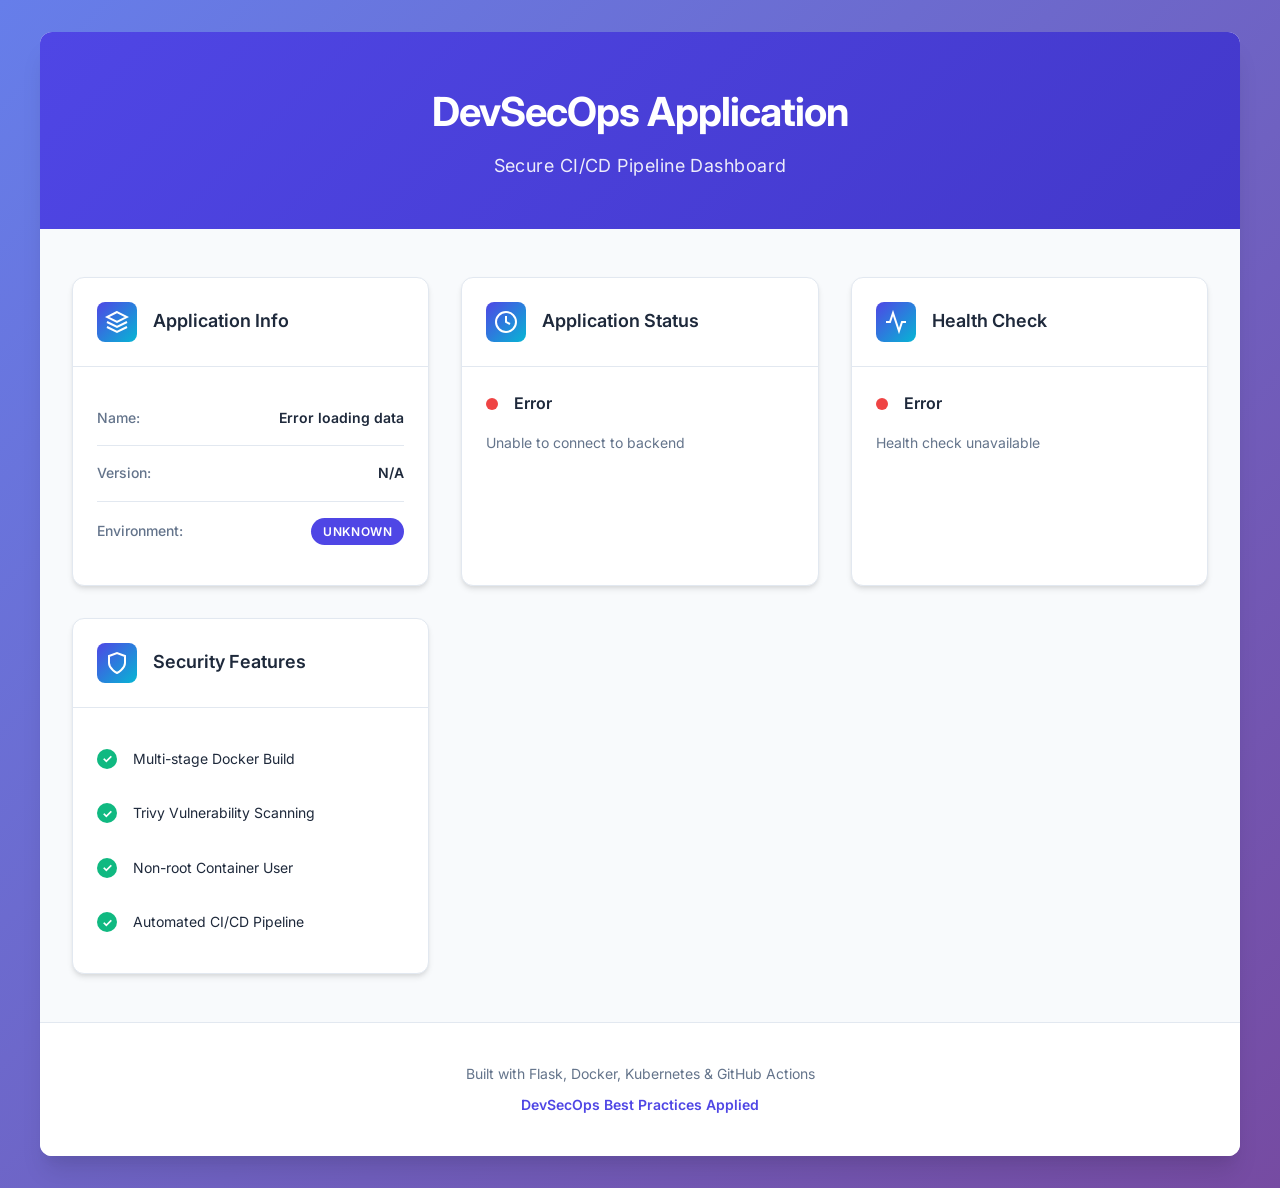
==== frontend/index.html @ c72894ad "`Update CI/CD pipeline, Dockerfile, Kubernetes manifests, and project structure for DevSecOps Flask " ====
<!DOCTYPE html>
<html lang="en">

<head>
    <meta charset="UTF-8">
    <meta name="viewport" content="width=device-width, initial-scale=1.0">
    <meta name="description" content="DevSecOps Flask Application - Secure CI/CD Pipeline Dashboard">
    <title>DevSecOps Application Dashboard</title>
    <link rel="stylesheet" href="style.css">
    <link rel="preconnect" href="https://fonts.googleapis.com">
    <link rel="preconnect" href="https://fonts.gstatic.com" crossorigin>
    <link href="https://fonts.googleapis.com/css2?family=Inter:wght@300;400;500;600;700&display=swap" rel="stylesheet">
</head>

<body>
    <div class="container">
        <header class="header">
            <h1 class="title">DevSecOps Application</h1>
            <p class="subtitle">Secure CI/CD Pipeline Dashboard</p>
        </header>

        <main class="main-content">
            <div class="cards-grid">
                <!-- Application Info Card -->
                <div class="card">
                    <div class="card-header">
                        <div class="icon-wrapper">
                            <svg class="icon" viewBox="0 0 24 24" fill="none" stroke="currentColor" stroke-width="2">
                                <path d="M12 2L2 7l10 5 10-5-10-5z"></path>
                                <path d="M2 17l10 5 10-5M2 12l10 5 10-5"></path>
                            </svg>
                        </div>
                        <h2 class="card-title">Application Info</h2>
                    </div>
                    <div class="card-content">
                        <div class="info-row">
                            <span class="info-label">Name:</span>
                            <span class="info-value" id="app-name">Loading...</span>
                        </div>
                        <div class="info-row">
                            <span class="info-label">Version:</span>
                            <span class="info-value" id="app-version">Loading...</span>
                        </div>
                        <div class="info-row">
                            <span class="info-label">Environment:</span>
                            <span class="badge" id="app-environment">Loading...</span>
                        </div>
                    </div>
                </div>

                <!-- Application Status Card -->
                <div class="card">
                    <div class="card-header">
                        <div class="icon-wrapper">
                            <svg class="icon" viewBox="0 0 24 24" fill="none" stroke="currentColor" stroke-width="2">
                                <circle cx="12" cy="12" r="10"></circle>
                                <path d="M12 6v6l4 2"></path>
                            </svg>
                        </div>
                        <h2 class="card-title">Application Status</h2>
                    </div>
                    <div class="card-content">
                        <div class="status-indicator">
                            <div class="status-dot" id="status-dot"></div>
                            <span class="status-text" id="app-status">Checking...</span>
                        </div>
                        <p class="status-message" id="status-message">Connecting to backend...</p>
                    </div>
                </div>

                <!-- Health Check Card -->
                <div class="card">
                    <div class="card-header">
                        <div class="icon-wrapper">
                            <svg class="icon" viewBox="0 0 24 24" fill="none" stroke="currentColor" stroke-width="2">
                                <path d="M22 12h-4l-3 9L9 3l-3 9H2"></path>
                            </svg>
                        </div>
                        <h2 class="card-title">Health Check</h2>
                    </div>
                    <div class="card-content">
                        <div class="status-indicator">
                            <div class="status-dot" id="health-dot"></div>
                            <span class="status-text" id="health-status">Checking...</span>
                        </div>
                        <p class="status-message" id="health-message">Running diagnostics...</p>
                    </div>
                </div>

                <!-- Security Info Card -->
                <div class="card">
                    <div class="card-header">
                        <div class="icon-wrapper">
                            <svg class="icon" viewBox="0 0 24 24" fill="none" stroke="currentColor" stroke-width="2">
                                <path d="M12 22s8-4 8-10V5l-8-3-8 3v7c0 6 8 10 8 10z"></path>
                            </svg>
                        </div>
                        <h2 class="card-title">Security Features</h2>
                    </div>
                    <div class="card-content">
                        <ul class="feature-list">
                            <li class="feature-item">
                                <span class="check-icon">✓</span>
                                Multi-stage Docker Build
                            </li>
                            <li class="feature-item">
                                <span class="check-icon">✓</span>
                                Trivy Vulnerability Scanning
                            </li>
                            <li class="feature-item">
                                <span class="check-icon">✓</span>
                                Non-root Container User
                            </li>
                            <li class="feature-item">
                                <span class="check-icon">✓</span>
                                Automated CI/CD Pipeline
                            </li>
                        </ul>
                    </div>
                </div>
            </div>
        </main>

        <footer class="footer">
            <p>Built with Flask, Docker, Kubernetes & GitHub Actions</p>
            <p class="footer-note">DevSecOps Best Practices Applied</p>
        </footer>
    </div>

    <script src="script.js"></script>
</body>

</html>
---- frontend/style.css ----
/* ===========================
   CSS Reset & Base Styles
   =========================== */

* {
    margin: 0;
    padding: 0;
    box-sizing: border-box;
}

:root {
    /* Color Palette */
    --primary-color: #4f46e5;
    --primary-dark: #4338ca;
    --secondary-color: #06b6d4;
    --success-color: #10b981;
    --warning-color: #f59e0b;
    --error-color: #ef4444;
    
    /* Neutral Colors */
    --bg-primary: #f8fafc;
    --bg-secondary: #ffffff;
    --text-primary: #1e293b;
    --text-secondary: #64748b;
    --border-color: #e2e8f0;
    
    /* Shadows */
    --shadow-sm: 0 1px 2px 0 rgba(0, 0, 0, 0.05);
    --shadow-md: 0 4px 6px -1px rgba(0, 0, 0, 0.1), 0 2px 4px -1px rgba(0, 0, 0, 0.06);
    --shadow-lg: 0 10px 15px -3px rgba(0, 0, 0, 0.1), 0 4px 6px -2px rgba(0, 0, 0, 0.05);
    --shadow-xl: 0 20px 25px -5px rgba(0, 0, 0, 0.1), 0 10px 10px -5px rgba(0, 0, 0, 0.04);
    
    /* Spacing */
    --spacing-xs: 0.5rem;
    --spacing-sm: 1rem;
    --spacing-md: 1.5rem;
    --spacing-lg: 2rem;
    --spacing-xl: 3rem;
    
    /* Border Radius */
    --radius-sm: 0.375rem;
    --radius-md: 0.5rem;
    --radius-lg: 0.75rem;
    
    /* Transitions */
    --transition-fast: 150ms ease-in-out;
    --transition-base: 300ms ease-in-out;
}

body {
    font-family: 'Inter', -apple-system, BlinkMacSystemFont, 'Segoe UI', Roboto, sans-serif;
    background: linear-gradient(135deg, #667eea 0%, #764ba2 100%);
    color: var(--text-primary);
    line-height: 1.6;
    min-height: 100vh;
    padding: var(--spacing-lg);
    animation: fadeIn 0.6s ease-in-out;
}

@keyframes fadeIn {
    from {
        opacity: 0;
        transform: translateY(20px);
    }
    to {
        opacity: 1;
        transform: translateY(0);
    }
}

/* ===========================
   Container & Layout
   =========================== */

.container {
    max-width: 1200px;
    margin: 0 auto;
    background: var(--bg-secondary);
    border-radius: var(--radius-lg);
    box-shadow: var(--shadow-xl);
    overflow: hidden;
    animation: slideUp 0.8s ease-out;
}

@keyframes slideUp {
    from {
        opacity: 0;
        transform: translateY(40px);
    }
    to {
        opacity: 1;
        transform: translateY(0);
    }
}

/* ===========================
   Header
   =========================== */

.header {
    background: linear-gradient(135deg, var(--primary-color) 0%, var(--primary-dark) 100%);
    color: white;
    padding: var(--spacing-xl) var(--spacing-lg);
    text-align: center;
}

.title {
    font-size: 2.5rem;
    font-weight: 700;
    margin-bottom: var(--spacing-xs);
    letter-spacing: -0.025em;
}

.subtitle {
    font-size: 1.125rem;
    font-weight: 400;
    opacity: 0.9;
    letter-spacing: 0.025em;
}

/* ===========================
   Main Content
   =========================== */

.main-content {
    padding: var(--spacing-xl) var(--spacing-lg);
    background: var(--bg-primary);
}

.cards-grid {
    display: grid;
    grid-template-columns: repeat(auto-fit, minmax(280px, 1fr));
    gap: var(--spacing-lg);
}

/* ===========================
   Card Component
   =========================== */

.card {
    background: var(--bg-secondary);
    border-radius: var(--radius-lg);
    border: 1px solid var(--border-color);
    box-shadow: var(--shadow-md);
    transition: all var(--transition-base);
    animation: cardFadeIn 0.6s ease-out backwards;
}

.card:nth-child(1) { animation-delay: 0.1s; }
.card:nth-child(2) { animation-delay: 0.2s; }
.card:nth-child(3) { animation-delay: 0.3s; }
.card:nth-child(4) { animation-delay: 0.4s; }

@keyframes cardFadeIn {
    from {
        opacity: 0;
        transform: translateY(30px);
    }
    to {
        opacity: 1;
        transform: translateY(0);
    }
}

.card:hover {
    transform: translateY(-4px);
    box-shadow: var(--shadow-xl);
    border-color: var(--primary-color);
}

.card-header {
    padding: var(--spacing-md);
    border-bottom: 1px solid var(--border-color);
    display: flex;
    align-items: center;
    gap: var(--spacing-sm);
}

.icon-wrapper {
    width: 40px;
    height: 40px;
    background: linear-gradient(135deg, var(--primary-color), var(--secondary-color));
    border-radius: var(--radius-md);
    display: flex;
    align-items: center;
    justify-content: center;
    flex-shrink: 0;
}

.icon {
    width: 24px;
    height: 24px;
    color: white;
}

.card-title {
    font-size: 1.125rem;
    font-weight: 600;
    color: var(--text-primary);
}

.card-content {
    padding: var(--spacing-md);
}

/* ===========================
   Info Rows
   =========================== */

.info-row {
    display: flex;
    justify-content: space-between;
    align-items: center;
    padding: var(--spacing-sm) 0;
    border-bottom: 1px solid var(--border-color);
}

.info-row:last-child {
    border-bottom: none;
}

.info-label {
    font-weight: 500;
    color: var(--text-secondary);
    font-size: 0.875rem;
}

.info-value {
    font-weight: 600;
    color: var(--text-primary);
    font-size: 0.875rem;
}

.badge {
    display: inline-block;
    padding: 0.25rem 0.75rem;
    background: var(--primary-color);
    color: white;
    border-radius: 9999px;
    font-size: 0.75rem;
    font-weight: 600;
    text-transform: uppercase;
    letter-spacing: 0.05em;
}

/* ===========================
   Status Indicators
   =========================== */

.status-indicator {
    display: flex;
    align-items: center;
    gap: var(--spacing-sm);
    margin-bottom: var(--spacing-sm);
}

.status-dot {
    width: 12px;
    height: 12px;
    border-radius: 50%;
    background: var(--text-secondary);
    animation: pulse 2s ease-in-out infinite;
}

@keyframes pulse {
    0%, 100% {
        opacity: 1;
    }
    50% {
        opacity: 0.5;
    }
}

.status-dot.healthy {
    background: var(--success-color);
    box-shadow: 0 0 0 0 rgba(16, 185, 129, 0.7);
    animation: pulseGreen 2s ease-in-out infinite;
}

@keyframes pulseGreen {
    0%, 100% {
        box-shadow: 0 0 0 0 rgba(16, 185, 129, 0.7);
    }
    50% {
        box-shadow: 0 0 0 8px rgba(16, 185, 129, 0);
    }
}

.status-dot.error {
    background: var(--error-color);
}

.status-text {
    font-weight: 600;
    font-size: 1rem;
    color: var(--text-primary);
}

.status-message {
    color: var(--text-secondary);
    font-size: 0.875rem;
    margin-top: var(--spacing-xs);
}

/* ===========================
   Feature List
   =========================== */

.feature-list {
    list-style: none;
}

.feature-item {
    display: flex;
    align-items: center;
    gap: var(--spacing-sm);
    padding: var(--spacing-sm) 0;
    color: var(--text-primary);
    font-size: 0.875rem;
    transition: all var(--transition-fast);
}

.feature-item:hover {
    transform: translateX(4px);
    color: var(--primary-color);
}

.check-icon {
    display: inline-flex;
    align-items: center;
    justify-content: center;
    width: 20px;
    height: 20px;
    background: var(--success-color);
    color: white;
    border-radius: 50%;
    font-size: 0.75rem;
    font-weight: 700;
    flex-shrink: 0;
}

/* ===========================
   Footer
   =========================== */

.footer {
    background: var(--bg-secondary);
    border-top: 1px solid var(--border-color);
    padding: var(--spacing-lg);
    text-align: center;
    color: var(--text-secondary);
}

.footer p {
    margin: var(--spacing-xs) 0;
    font-size: 0.875rem;
}

.footer-note {
    font-weight: 600;
    color: var(--primary-color);
}

/* ===========================
   Responsive Design
   =========================== */

@media (max-width: 768px) {
    body {
        padding: var(--spacing-sm);
    }
    
    .title {
        font-size: 1.875rem;
    }
    
    .subtitle {
        font-size: 1rem;
    }
    
    .cards-grid {
        grid-template-columns: 1fr;
        gap: var(--spacing-md);
    }
    
    .main-content {
        padding: var(--spacing-lg) var(--spacing-sm);
    }
}

@media (prefers-reduced-motion: reduce) {
    *,
    *::before,
    *::after {
        animation-duration: 0.01ms !important;
        animation-iteration-count: 1 !important;
        transition-duration: 0.01ms !important;
    }
}
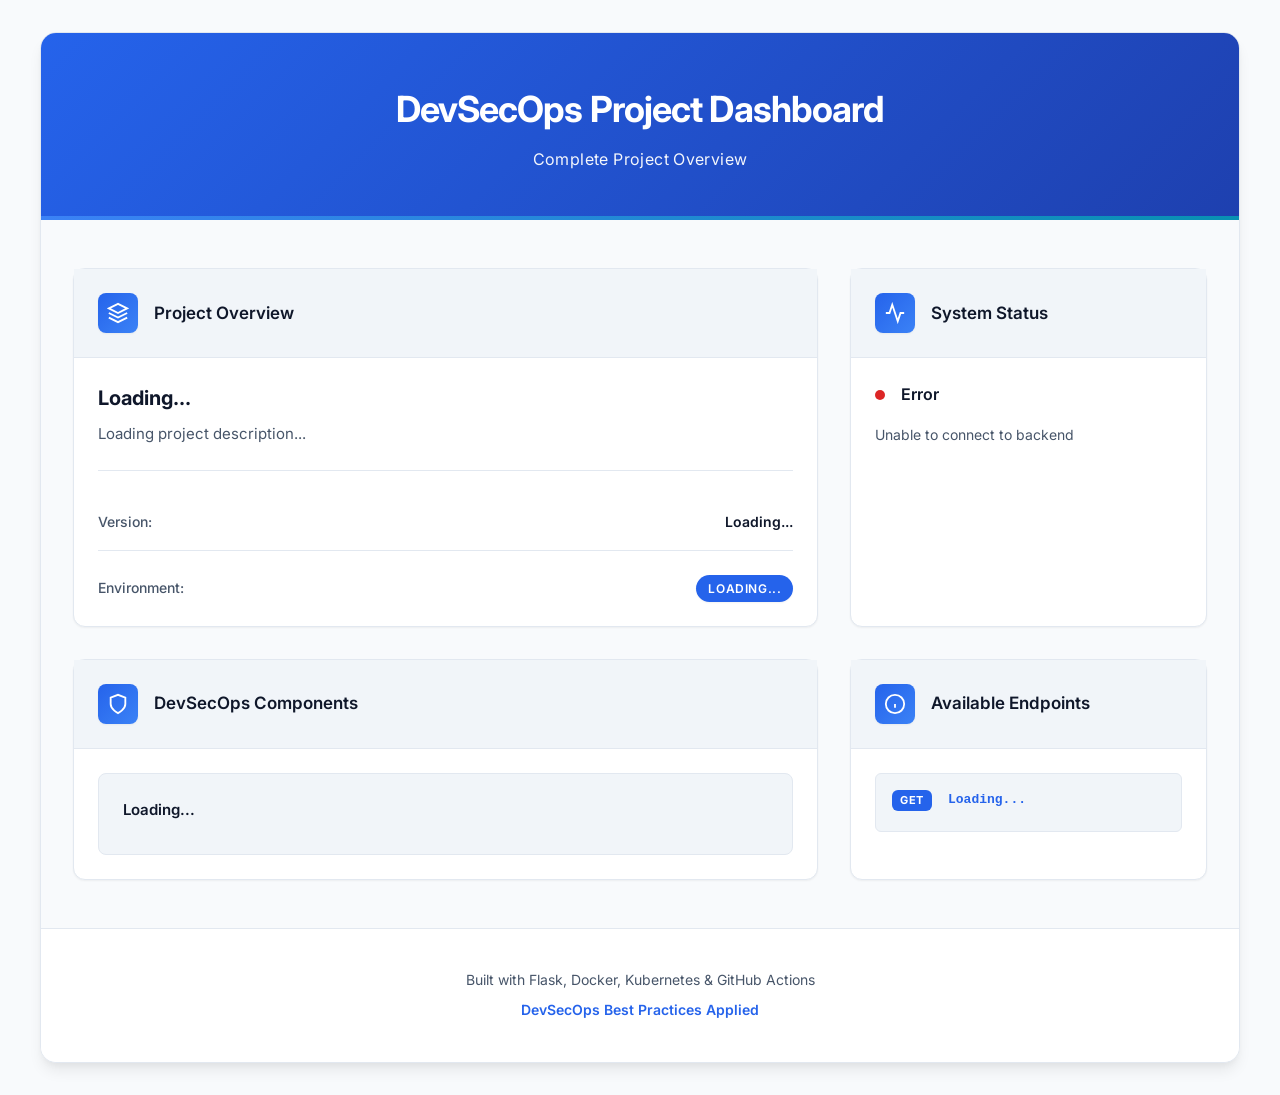
==== commit 6c7b78bc: "feat(ui): render complete project dashboard in single page" ====
--- a/frontend/index.html
+++ b/frontend/index.html
@@ -15,14 +15,14 @@
 <body>
     <div class="container">
         <header class="header">
-            <h1 class="title">DevSecOps Application</h1>
-            <p class="subtitle">Secure CI/CD Pipeline Dashboard</p>
+            <h1 class="title">DevSecOps Project Dashboard</h1>
+            <p class="subtitle">Complete Project Overview</p>
         </header>
 
         <main class="main-content">
             <div class="cards-grid">
-                <!-- Application Info Card -->
-                <div class="card">
+                <!-- Project Overview Card -->
+                <div class="card card-wide">
                     <div class="card-header">
                         <div class="icon-wrapper">
                             <svg class="icon" viewBox="0 0 24 24" fill="none" stroke="currentColor" stroke-width="2">
@@ -30,45 +30,25 @@
                                 <path d="M2 17l10 5 10-5M2 12l10 5 10-5"></path>
                             </svg>
                         </div>
-                        <h2 class="card-title">Application Info</h2>
+                        <h2 class="card-title">Project Overview</h2>
                     </div>
                     <div class="card-content">
-                        <div class="info-row">
-                            <span class="info-label">Name:</span>
-                            <span class="info-value" id="app-name">Loading...</span>
-                        </div>
-                        <div class="info-row">
-                            <span class="info-label">Version:</span>
-                            <span class="info-value" id="app-version">Loading...</span>
-                        </div>
-                        <div class="info-row">
-                            <span class="info-label">Environment:</span>
-                            <span class="badge" id="app-environment">Loading...</span>
+                        <h3 class="project-name" id="app-name">Loading...</h3>
+                        <p class="project-description" id="app-description">Loading project description...</p>
+                        <div class="info-grid">
+                            <div class="info-row">
+                                <span class="info-label">Version:</span>
+                                <span class="info-value" id="app-version">Loading...</span>
+                            </div>
+                            <div class="info-row">
+                                <span class="info-label">Environment:</span>
+                                <span class="badge" id="app-environment">Loading...</span>
+                            </div>
                         </div>
                     </div>
                 </div>
 
-                <!-- Application Status Card -->
-                <div class="card">
-                    <div class="card-header">
-                        <div class="icon-wrapper">
-                            <svg class="icon" viewBox="0 0 24 24" fill="none" stroke="currentColor" stroke-width="2">
-                                <circle cx="12" cy="12" r="10"></circle>
-                                <path d="M12 6v6l4 2"></path>
-                            </svg>
-                        </div>
-                        <h2 class="card-title">Application Status</h2>
-                    </div>
-                    <div class="card-content">
-                        <div class="status-indicator">
-                            <div class="status-dot" id="status-dot"></div>
-                            <span class="status-text" id="app-status">Checking...</span>
-                        </div>
-                        <p class="status-message" id="status-message">Connecting to backend...</p>
-                    </div>
-                </div>
-
-                <!-- Health Check Card -->
+                <!-- System Status Card -->
                 <div class="card">
                     <div class="card-header">
                         <div class="icon-wrapper">
@@ -76,44 +56,56 @@
                                 <path d="M22 12h-4l-3 9L9 3l-3 9H2"></path>
                             </svg>
                         </div>
-                        <h2 class="card-title">Health Check</h2>
+                        <h2 class="card-title">System Status</h2>
                     </div>
                     <div class="card-content">
                         <div class="status-indicator">
-                            <div class="status-dot" id="health-dot"></div>
-                            <span class="status-text" id="health-status">Checking...</span>
+                            <div class="status-dot" id="status-dot"></div>
+                            <span class="status-text" id="status-text">Checking...</span>
                         </div>
-                        <p class="status-message" id="health-message">Running diagnostics...</p>
+                        <p class="status-message" id="status-message">Connecting to backend...</p>
                     </div>
                 </div>
 
-                <!-- Security Info Card -->
-                <div class="card">
+                <!-- DevSecOps Components Card -->
+                <div class="card card-wide">
                     <div class="card-header">
                         <div class="icon-wrapper">
                             <svg class="icon" viewBox="0 0 24 24" fill="none" stroke="currentColor" stroke-width="2">
                                 <path d="M12 22s8-4 8-10V5l-8-3-8 3v7c0 6 8 10 8 10z"></path>
                             </svg>
                         </div>
-                        <h2 class="card-title">Security Features</h2>
+                        <h2 class="card-title">DevSecOps Components</h2>
                     </div>
                     <div class="card-content">
-                        <ul class="feature-list">
-                            <li class="feature-item">
-                                <span class="check-icon">✓</span>
-                                Multi-stage Docker Build
+                        <ul class="components-list" id="components-list">
+                            <li class="component-item">
+                                <div class="component-header">
+                                    <span class="component-name">Loading...</span>
+                                </div>
                             </li>
-                            <li class="feature-item">
-                                <span class="check-icon">✓</span>
-                                Trivy Vulnerability Scanning
-                            </li>
-                            <li class="feature-item">
-                                <span class="check-icon">✓</span>
-                                Non-root Container User
-                            </li>
-                            <li class="feature-item">
-                                <span class="check-icon">✓</span>
-                                Automated CI/CD Pipeline
+                        </ul>
+                    </div>
+                </div>
+
+                <!-- Available Endpoints Card -->
+                <div class="card">
+                    <div class="card-header">
+                        <div class="icon-wrapper">
+                            <svg class="icon" viewBox="0 0 24 24" fill="none" stroke="currentColor" stroke-width="2">
+                                <circle cx="12" cy="12" r="10"></circle>
+                                <path d="M12 16v-4M12 8h.01"></path>
+                            </svg>
+                        </div>
+                        <h2 class="card-title">Available Endpoints</h2>
+                    </div>
+                    <div class="card-content">
+                        <ul class="endpoints-list" id="endpoints-list">
+                            <li class="endpoint-item">
+                                <div class="endpoint-header">
+                                    <span class="endpoint-method">GET</span>
+                                    <span class="endpoint-path">Loading...</span>
+                                </div>
                             </li>
                         </ul>
                     </div>
--- a/frontend/style.css
+++ b/frontend/style.css
@@ -9,59 +9,65 @@
 }
 
 :root {
-    /* Color Palette */
-    --primary-color: #4f46e5;
-    --primary-dark: #4338ca;
-    --secondary-color: #06b6d4;
-    --success-color: #10b981;
-    --warning-color: #f59e0b;
-    --error-color: #ef4444;
-    
-    /* Neutral Colors */
+    /* Color Palette - Clean & Professional */
+    --primary-color: #2563eb;
+    --primary-dark: #1e40af;
+    --primary-light: #3b82f6;
+    --secondary-color: #0891b2;
+    --success-color: #059669;
+    --warning-color: #d97706;
+    --error-color: #dc2626;
+
+    /* Neutral Colors - Light Theme */
     --bg-primary: #f8fafc;
     --bg-secondary: #ffffff;
-    --text-primary: #1e293b;
-    --text-secondary: #64748b;
+    --bg-tertiary: #f1f5f9;
+    --text-primary: #0f172a;
+    --text-secondary: #475569;
+    --text-tertiary: #94a3b8;
     --border-color: #e2e8f0;
-    
-    /* Shadows */
+    --border-hover: #cbd5e1;
+
+    /* Shadows - Subtle */
     --shadow-sm: 0 1px 2px 0 rgba(0, 0, 0, 0.05);
-    --shadow-md: 0 4px 6px -1px rgba(0, 0, 0, 0.1), 0 2px 4px -1px rgba(0, 0, 0, 0.06);
-    --shadow-lg: 0 10px 15px -3px rgba(0, 0, 0, 0.1), 0 4px 6px -2px rgba(0, 0, 0, 0.05);
-    --shadow-xl: 0 20px 25px -5px rgba(0, 0, 0, 0.1), 0 10px 10px -5px rgba(0, 0, 0, 0.04);
-    
+    --shadow-md: 0 4px 6px -1px rgba(0, 0, 0, 0.08), 0 2px 4px -1px rgba(0, 0, 0, 0.04);
+    --shadow-lg: 0 10px 15px -3px rgba(0, 0, 0, 0.08), 0 4px 6px -2px rgba(0, 0, 0, 0.04);
+    --shadow-xl: 0 20px 25px -5px rgba(0, 0, 0, 0.08), 0 10px 10px -5px rgba(0, 0, 0, 0.03);
+
     /* Spacing */
     --spacing-xs: 0.5rem;
     --spacing-sm: 1rem;
     --spacing-md: 1.5rem;
     --spacing-lg: 2rem;
     --spacing-xl: 3rem;
-    
+
     /* Border Radius */
     --radius-sm: 0.375rem;
     --radius-md: 0.5rem;
     --radius-lg: 0.75rem;
-    
+    --radius-xl: 1rem;
+
     /* Transitions */
     --transition-fast: 150ms ease-in-out;
     --transition-base: 300ms ease-in-out;
 }
 
 body {
-    font-family: 'Inter', -apple-system, BlinkMacSystemFont, 'Segoe UI', Roboto, sans-serif;
-    background: linear-gradient(135deg, #667eea 0%, #764ba2 100%);
+    font-family: 'Inter', -apple-system, BlinkMacSystemFont, 'Segoe UI', Roboto, 'Helvetica Neue', Arial, sans-serif;
+    background: var(--bg-primary);
     color: var(--text-primary);
     line-height: 1.6;
     min-height: 100vh;
     padding: var(--spacing-lg);
-    animation: fadeIn 0.6s ease-in-out;
+    animation: fadeIn 0.5s ease-out;
 }
 
 @keyframes fadeIn {
     from {
         opacity: 0;
-        transform: translateY(20px);
-    }
+        transform: translateY(10px);
+    }
+
     to {
         opacity: 1;
         transform: translateY(0);
@@ -76,21 +82,10 @@
     max-width: 1200px;
     margin: 0 auto;
     background: var(--bg-secondary);
-    border-radius: var(--radius-lg);
-    box-shadow: var(--shadow-xl);
+    border-radius: var(--radius-xl);
+    box-shadow: var(--shadow-lg);
     overflow: hidden;
-    animation: slideUp 0.8s ease-out;
-}
-
-@keyframes slideUp {
-    from {
-        opacity: 0;
-        transform: translateY(40px);
-    }
-    to {
-        opacity: 1;
-        transform: translateY(0);
-    }
+    border: 1px solid var(--border-color);
 }
 
 /* ===========================
@@ -102,19 +97,30 @@
     color: white;
     padding: var(--spacing-xl) var(--spacing-lg);
     text-align: center;
+    position: relative;
+}
+
+.header::after {
+    content: '';
+    position: absolute;
+    bottom: 0;
+    left: 0;
+    right: 0;
+    height: 4px;
+    background: linear-gradient(90deg, var(--primary-light), var(--secondary-color));
 }
 
 .title {
-    font-size: 2.5rem;
+    font-size: 2.25rem;
     font-weight: 700;
     margin-bottom: var(--spacing-xs);
     letter-spacing: -0.025em;
 }
 
 .subtitle {
-    font-size: 1.125rem;
+    font-size: 1rem;
     font-weight: 400;
-    opacity: 0.9;
+    opacity: 0.95;
     letter-spacing: 0.025em;
 }
 
@@ -141,21 +147,33 @@
     background: var(--bg-secondary);
     border-radius: var(--radius-lg);
     border: 1px solid var(--border-color);
-    box-shadow: var(--shadow-md);
+    box-shadow: var(--shadow-sm);
     transition: all var(--transition-base);
-    animation: cardFadeIn 0.6s ease-out backwards;
-}
-
-.card:nth-child(1) { animation-delay: 0.1s; }
-.card:nth-child(2) { animation-delay: 0.2s; }
-.card:nth-child(3) { animation-delay: 0.3s; }
-.card:nth-child(4) { animation-delay: 0.4s; }
+    animation: cardFadeIn 0.4s ease-out backwards;
+}
+
+.card:nth-child(1) {
+    animation-delay: 0.05s;
+}
+
+.card:nth-child(2) {
+    animation-delay: 0.1s;
+}
+
+.card:nth-child(3) {
+    animation-delay: 0.15s;
+}
+
+.card:nth-child(4) {
+    animation-delay: 0.2s;
+}
 
 @keyframes cardFadeIn {
     from {
         opacity: 0;
-        transform: translateY(30px);
-    }
+        transform: translateY(15px);
+    }
+
     to {
         opacity: 1;
         transform: translateY(0);
@@ -163,9 +181,9 @@
 }
 
 .card:hover {
-    transform: translateY(-4px);
-    box-shadow: var(--shadow-xl);
-    border-color: var(--primary-color);
+    transform: translateY(-3px);
+    box-shadow: var(--shadow-lg);
+    border-color: var(--border-hover);
 }
 
 .card-header {
@@ -174,27 +192,29 @@
     display: flex;
     align-items: center;
     gap: var(--spacing-sm);
+    background: var(--bg-tertiary);
 }
 
 .icon-wrapper {
     width: 40px;
     height: 40px;
-    background: linear-gradient(135deg, var(--primary-color), var(--secondary-color));
+    background: linear-gradient(135deg, var(--primary-color), var(--primary-light));
     border-radius: var(--radius-md);
     display: flex;
     align-items: center;
     justify-content: center;
     flex-shrink: 0;
+    box-shadow: var(--shadow-sm);
 }
 
 .icon {
-    width: 24px;
-    height: 24px;
+    width: 22px;
+    height: 22px;
     color: white;
 }
 
 .card-title {
-    font-size: 1.125rem;
+    font-size: 1.0625rem;
     font-weight: 600;
     color: var(--text-primary);
 }
@@ -217,6 +237,7 @@
 
 .info-row:last-child {
     border-bottom: none;
+    padding-bottom: 0;
 }
 
 .info-label {
@@ -241,6 +262,7 @@
     font-weight: 600;
     text-transform: uppercase;
     letter-spacing: 0.05em;
+    box-shadow: var(--shadow-sm);
 }
 
 /* ===========================
@@ -255,39 +277,47 @@
 }
 
 .status-dot {
-    width: 12px;
-    height: 12px;
+    width: 10px;
+    height: 10px;
     border-radius: 50%;
-    background: var(--text-secondary);
-    animation: pulse 2s ease-in-out infinite;
-}
-
-@keyframes pulse {
-    0%, 100% {
-        opacity: 1;
-    }
-    50% {
-        opacity: 0.5;
-    }
+    background: var(--text-tertiary);
+    transition: all var(--transition-base);
 }
 
 .status-dot.healthy {
     background: var(--success-color);
-    box-shadow: 0 0 0 0 rgba(16, 185, 129, 0.7);
+    box-shadow: 0 0 0 0 rgba(5, 150, 105, 0.5);
     animation: pulseGreen 2s ease-in-out infinite;
 }
 
 @keyframes pulseGreen {
-    0%, 100% {
-        box-shadow: 0 0 0 0 rgba(16, 185, 129, 0.7);
-    }
+
+    0%,
+    100% {
+        box-shadow: 0 0 0 0 rgba(5, 150, 105, 0.5);
+    }
+
     50% {
-        box-shadow: 0 0 0 8px rgba(16, 185, 129, 0);
+        box-shadow: 0 0 0 6px rgba(5, 150, 105, 0);
     }
 }
 
 .status-dot.error {
     background: var(--error-color);
+    box-shadow: 0 0 0 0 rgba(220, 38, 38, 0.5);
+    animation: pulseRed 2s ease-in-out infinite;
+}
+
+@keyframes pulseRed {
+
+    0%,
+    100% {
+        box-shadow: 0 0 0 0 rgba(220, 38, 38, 0.5);
+    }
+
+    50% {
+        box-shadow: 0 0 0 6px rgba(220, 38, 38, 0);
+    }
 }
 
 .status-text {
@@ -299,7 +329,7 @@
 .status-message {
     color: var(--text-secondary);
     font-size: 0.875rem;
-    margin-top: var(--spacing-xs);
+    line-height: 1.5;
 }
 
 /* ===========================
@@ -321,7 +351,7 @@
 }
 
 .feature-item:hover {
-    transform: translateX(4px);
+    transform: translateX(3px);
     color: var(--primary-color);
 }
 
@@ -329,15 +359,204 @@
     display: inline-flex;
     align-items: center;
     justify-content: center;
-    width: 20px;
-    height: 20px;
+    width: 18px;
+    height: 18px;
     background: var(--success-color);
     color: white;
     border-radius: 50%;
-    font-size: 0.75rem;
+    font-size: 0.625rem;
     font-weight: 700;
     flex-shrink: 0;
 }
+
+/* ===========================
+   Wide Card Variant
+   =========================== */
+
+.card-wide {
+    grid-column: span 2;
+}
+
+@media (max-width: 768px) {
+    .card-wide {
+        grid-column: span 1;
+    }
+}
+
+/* ===========================
+   Project Overview
+   =========================== */
+
+.project-name {
+    font-size: 1.25rem;
+    font-weight: 700;
+    color: var(--text-primary);
+    margin-bottom: var(--spacing-xs);
+}
+
+.project-description {
+    color: var(--text-secondary);
+    font-size: 0.9375rem;
+    line-height: 1.6;
+    margin-bottom: var(--spacing-md);
+    padding-bottom: var(--spacing-md);
+    border-bottom: 1px solid var(--border-color);
+}
+
+.info-grid {
+    display: grid;
+    gap: var(--spacing-xs);
+}
+
+/* ===========================
+   Components List
+   =========================== */
+
+.components-list {
+    list-style: none;
+    display: grid;
+    gap: var(--spacing-md);
+}
+
+.component-item {
+    padding: var(--spacing-md);
+    background: var(--bg-tertiary);
+    border-radius: var(--radius-md);
+    border: 1px solid var(--border-color);
+    transition: all var(--transition-fast);
+}
+
+.component-item:hover {
+    background: var(--bg-secondary);
+    border-color: var(--primary-color);
+    transform: translateX(3px);
+}
+
+.component-header {
+    display: flex;
+    justify-content: space-between;
+    align-items: center;
+    margin-bottom: var(--spacing-xs);
+}
+
+.component-name {
+    font-weight: 600;
+    font-size: 0.9375rem;
+    color: var(--text-primary);
+}
+
+.component-description {
+    font-size: 0.8125rem;
+    color: var(--text-secondary);
+    line-height: 1.5;
+    margin: 0;
+}
+
+.component-status {
+    display: inline-block;
+    padding: 0.25rem 0.625rem;
+    border-radius: 9999px;
+    font-size: 0.6875rem;
+    font-weight: 600;
+    text-transform: uppercase;
+    letter-spacing: 0.05em;
+}
+
+.status-active {
+    background: rgba(5, 150, 105, 0.1);
+    color: var(--success-color);
+}
+
+.status-ready {
+    background: rgba(37, 99, 235, 0.1);
+    color: var(--primary-color);
+}
+
+.status-configured {
+    background: rgba(217, 119, 6, 0.1);
+    color: var(--warning-color);
+}
+
+.status-inactive {
+    background: rgba(148, 163, 184, 0.1);
+    color: var(--text-tertiary);
+}
+
+.status-default {
+    background: var(--bg-tertiary);
+    color: var(--text-secondary);
+}
+
+/* ===========================
+   Endpoints List
+   =========================== */
+
+.endpoints-list {
+    list-style: none;
+    display: grid;
+    gap: var(--spacing-sm);
+}
+
+.endpoint-item {
+    padding: var(--spacing-sm);
+    background: var(--bg-tertiary);
+    border-radius: var(--radius-sm);
+    border: 1px solid var(--border-color);
+    transition: all var(--transition-fast);
+}
+
+.endpoint-item:hover {
+    background: var(--bg-secondary);
+    border-color: var(--primary-color);
+}
+
+.endpoint-header {
+    display: flex;
+    align-items: center;
+    gap: var(--spacing-sm);
+    margin-bottom: 0.25rem;
+}
+
+.endpoint-method {
+    display: inline-block;
+    padding: 0.125rem 0.5rem;
+    background: var(--primary-color);
+    color: white;
+    border-radius: var(--radius-sm);
+    font-size: 0.6875rem;
+    font-weight: 700;
+    text-transform: uppercase;
+    letter-spacing: 0.05em;
+}
+
+.endpoint-path {
+    font-family: 'Courier New', monospace;
+    font-size: 0.8125rem;
+    font-weight: 600;
+    color: var(--primary-color);
+    text-decoration: none;
+    transition: color var(--transition-fast);
+}
+
+.endpoint-path:hover {
+    color: var(--primary-dark);
+    text-decoration: underline;
+}
+
+.endpoint-description {
+    font-size: 0.75rem;
+    color: var(--text-secondary);
+    margin: 0;
+    padding-left: calc(var(--spacing-sm) + 3.5rem);
+}
+
+@media (max-width: 768px) {
+    .endpoint-description {
+        padding-left: 0;
+        margin-top: 0.25rem;
+    }
+}
+
 
 /* ===========================
    Footer
@@ -369,26 +588,31 @@
     body {
         padding: var(--spacing-sm);
     }
-    
+
     .title {
-        font-size: 1.875rem;
-    }
-    
+        font-size: 1.75rem;
+    }
+
     .subtitle {
-        font-size: 1rem;
-    }
-    
+        font-size: 0.9375rem;
+    }
+
     .cards-grid {
         grid-template-columns: 1fr;
         gap: var(--spacing-md);
     }
-    
+
     .main-content {
         padding: var(--spacing-lg) var(--spacing-sm);
     }
+
+    .header {
+        padding: var(--spacing-lg) var(--spacing-md);
+    }
 }
 
 @media (prefers-reduced-motion: reduce) {
+
     *,
     *::before,
     *::after {
@@ -396,4 +620,4 @@
         animation-iteration-count: 1 !important;
         transition-duration: 0.01ms !important;
     }
-}
+}
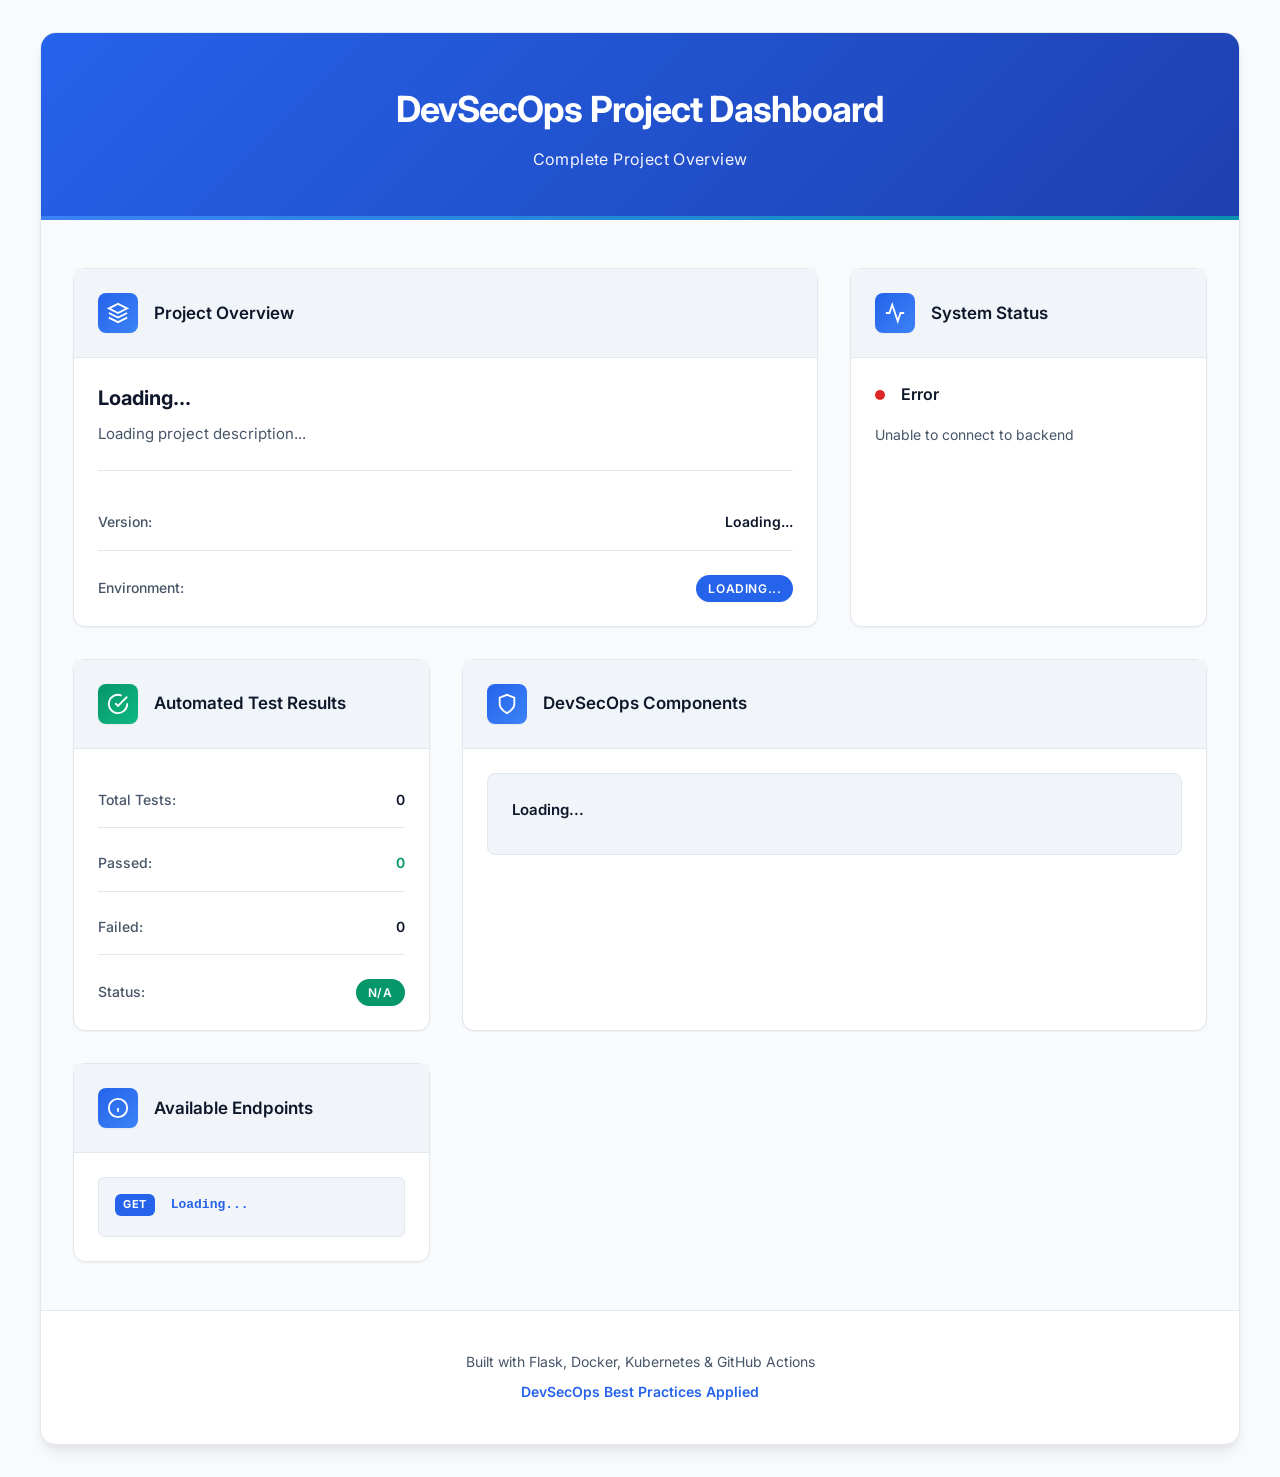
==== commit 9ad82657: "feat: add specialized CI/CD pipelines, integrated test reporting, and single-URL dashboard" ====
--- a/frontend/index.html
+++ b/frontend/index.html
@@ -67,6 +67,39 @@
                     </div>
                 </div>
 
+                <!-- Test Results Card -->
+                <div class="card">
+                    <div class="card-header">
+                        <div class="icon-wrapper" style="background: linear-gradient(135deg, var(--success-color), #10b981);">
+                            <svg class="icon" viewBox="0 0 24 24" fill="none" stroke="currentColor" stroke-width="2">
+                                <path d="M22 11.08V12a10 10 0 1 1-5.93-9.14"></path>
+                                <polyline points="22 4 12 14.01 9 11.01"></polyline>
+                            </svg>
+                        </div>
+                        <h2 class="card-title">Automated Test Results</h2>
+                    </div>
+                    <div class="card-content">
+                        <div class="info-grid">
+                            <div class="info-row">
+                                <span class="info-label">Total Tests:</span>
+                                <span class="info-value" id="test-total">0</span>
+                            </div>
+                            <div class="info-row">
+                                <span class="info-label">Passed:</span>
+                                <span class="info-value" style="color: var(--success-color);" id="test-passed">0</span>
+                            </div>
+                            <div class="info-row">
+                                <span class="info-label">Failed:</span>
+                                <span class="info-value" id="test-failed">0</span>
+                            </div>
+                            <div class="info-row">
+                                <span class="info-label">Status:</span>
+                                <span class="badge" id="test-status" style="background: var(--success-color);">N/A</span>
+                            </div>
+                        </div>
+                    </div>
+                </div>
+
                 <!-- DevSecOps Components Card -->
                 <div class="card card-wide">
                     <div class="card-header">
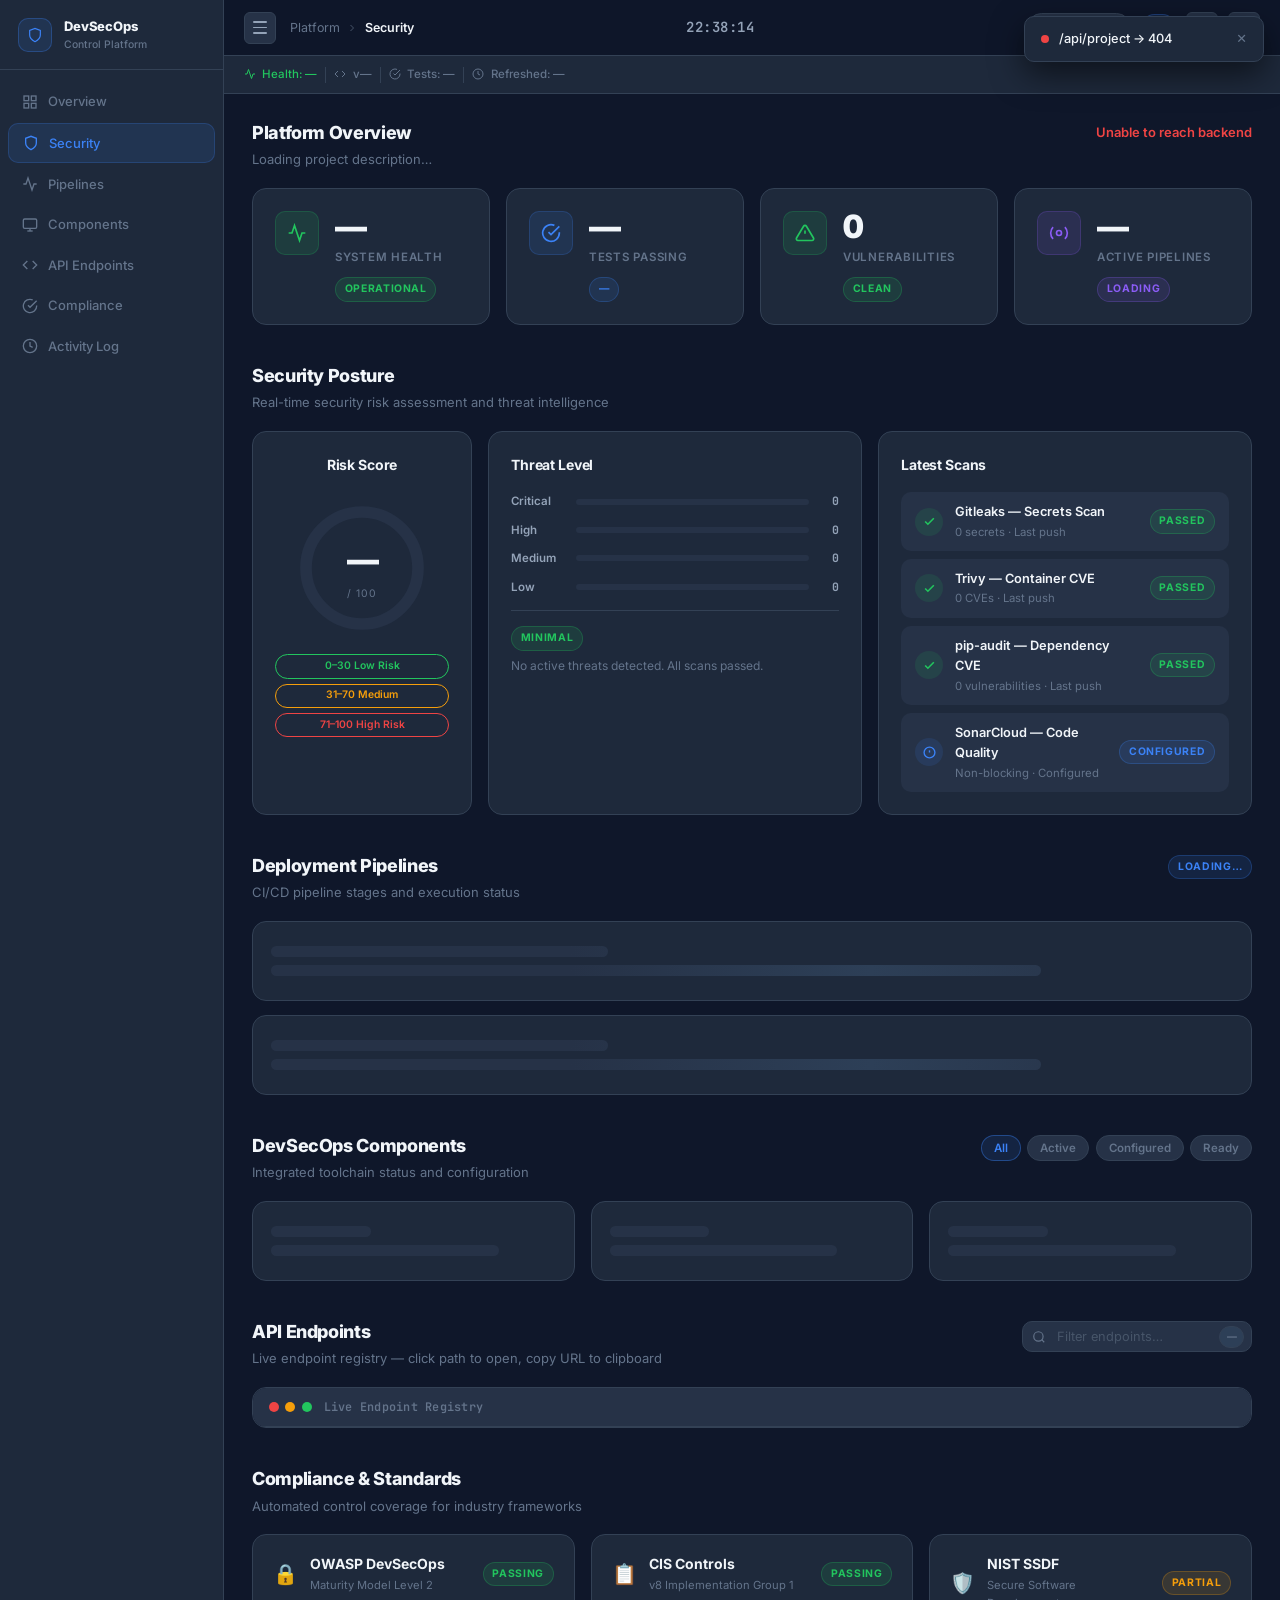
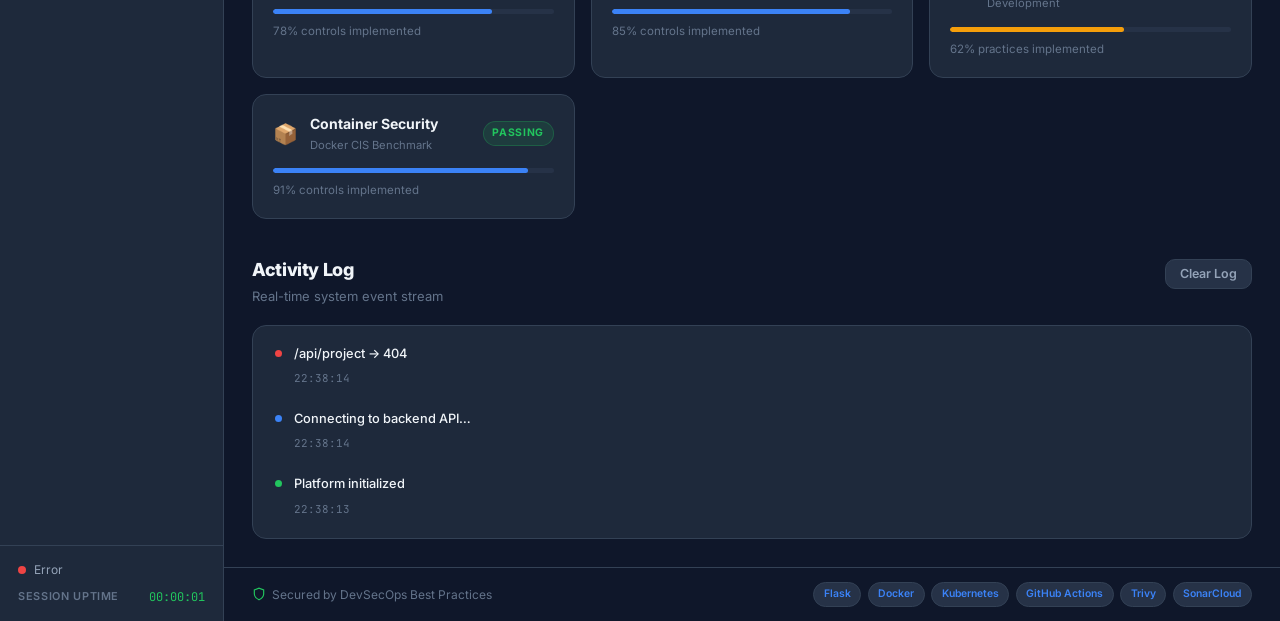
==== commit 39b80175: "fix(ui): invert risk score logic to scale 0 (low) to 100 (high)" ====
--- a/frontend/index.html
+++ b/frontend/index.html
@@ -4,153 +4,614 @@
 <head>
     <meta charset="UTF-8">
     <meta name="viewport" content="width=device-width, initial-scale=1.0">
-    <meta name="description" content="DevSecOps Flask Application - Secure CI/CD Pipeline Dashboard">
-    <title>DevSecOps Application Dashboard</title>
-    <link rel="stylesheet" href="style.css">
+    <meta name="description" content="DevSecOps Control Platform — Enterprise Security Dashboard">
+    <meta name="theme-color" content="#0f172a">
+    <title>DevSecOps Control Platform</title>
     <link rel="preconnect" href="https://fonts.googleapis.com">
     <link rel="preconnect" href="https://fonts.gstatic.com" crossorigin>
-    <link href="https://fonts.googleapis.com/css2?family=Inter:wght@300;400;500;600;700&display=swap" rel="stylesheet">
+    <link
+        href="https://fonts.googleapis.com/css2?family=Inter:wght@300;400;500;600;700;800;900&family=JetBrains+Mono:wght@400;500;600;700&display=swap"
+        rel="stylesheet">
+    <link rel="stylesheet" href="style.css">
 </head>
 
 <body>
-    <div class="container">
-        <header class="header">
-            <h1 class="title">DevSecOps Project Dashboard</h1>
-            <p class="subtitle">Complete Project Overview</p>
+
+    <!-- ═══════════════════════════════════════════
+       TOAST CONTAINER  (top-right)
+  ═══════════════════════════════════════════ -->
+    <div class="toast-container" id="toast-container" role="status" aria-live="polite" aria-label="Notifications"></div>
+
+    <!-- ═══════════════════════════════════════════
+       MODAL — reusable overlay
+  ═══════════════════════════════════════════ -->
+    <div class="modal-overlay" id="modal-overlay" role="dialog" aria-modal="true" aria-labelledby="modal-title"
+        aria-describedby="modal-body">
+        <div class="modal" role="document">
+            <div class="modal-header">
+                <div class="modal-header-left">
+                    <span class="modal-icon" id="modal-icon" aria-hidden="true">🔧</span>
+                    <div>
+                        <h2 class="modal-title" id="modal-title">Detail</h2>
+                        <p class="modal-subtitle" id="modal-subtitle"></p>
+                    </div>
+                </div>
+                <button class="modal-close" id="modal-close" aria-label="Close detail modal">
+                    <svg viewBox="0 0 24 24" fill="none" stroke="currentColor" stroke-width="2.5">
+                        <line x1="18" y1="6" x2="6" y2="18" />
+                        <line x1="6" y1="6" x2="18" y2="18" />
+                    </svg>
+                </button>
+            </div>
+            <div class="modal-body" id="modal-body">
+                <div class="modal-stats" id="modal-stats"></div>
+                <div class="modal-section" id="modal-desc-section">
+                    <h3 class="modal-section-title">Description</h3>
+                    <p class="modal-text" id="modal-description"></p>
+                </div>
+                <div class="modal-section" id="modal-int-section">
+                    <h3 class="modal-section-title">Integration Points</h3>
+                    <ul class="modal-list" id="modal-integrations"></ul>
+                </div>
+            </div>
+        </div>
+    </div>
+
+    <!-- ═══════════════════════════════════════════
+       SIDEBAR
+  ═══════════════════════════════════════════ -->
+    <aside class="sidebar" id="sidebar" role="navigation" aria-label="Platform navigation">
+
+        <div class="sidebar-brand">
+            <div class="sidebar-logo" aria-hidden="true">
+                <svg viewBox="0 0 24 24" fill="none" stroke="currentColor" stroke-width="1.8">
+                    <path d="M12 22s8-4 8-10V5l-8-3-8 3v7c0 6 8 10 8 10z" />
+                </svg>
+            </div>
+            <div>
+                <span class="sidebar-name">DevSecOps</span>
+                <span class="sidebar-sub">Control Platform</span>
+            </div>
+        </div>
+
+        <nav class="sidebar-nav" id="sidebar-nav" aria-label="Section links">
+            <a class="sidebar-link active" href="#sec-overview" data-section="sec-overview">
+                <svg aria-hidden="true" viewBox="0 0 24 24" fill="none" stroke="currentColor" stroke-width="2">
+                    <rect x="3" y="3" width="7" height="7" />
+                    <rect x="14" y="3" width="7" height="7" />
+                    <rect x="14" y="14" width="7" height="7" />
+                    <rect x="3" y="14" width="7" height="7" />
+                </svg>
+                <span>Overview</span>
+            </a>
+            <a class="sidebar-link" href="#sec-security" data-section="sec-security">
+                <svg aria-hidden="true" viewBox="0 0 24 24" fill="none" stroke="currentColor" stroke-width="2">
+                    <path d="M12 22s8-4 8-10V5l-8-3-8 3v7c0 6 8 10 8 10z" />
+                </svg>
+                <span>Security</span>
+            </a>
+            <a class="sidebar-link" href="#sec-pipeline" data-section="sec-pipeline">
+                <svg aria-hidden="true" viewBox="0 0 24 24" fill="none" stroke="currentColor" stroke-width="2">
+                    <polyline points="22 12 18 12 15 21 9 3 6 12 2 12" />
+                </svg>
+                <span>Pipelines</span>
+            </a>
+            <a class="sidebar-link" href="#sec-components" data-section="sec-components">
+                <svg aria-hidden="true" viewBox="0 0 24 24" fill="none" stroke="currentColor" stroke-width="2">
+                    <rect x="2" y="3" width="20" height="14" rx="2" />
+                    <line x1="8" y1="21" x2="16" y2="21" />
+                    <line x1="12" y1="17" x2="12" y2="21" />
+                </svg>
+                <span>Components</span>
+            </a>
+            <a class="sidebar-link" href="#sec-endpoints" data-section="sec-endpoints">
+                <svg aria-hidden="true" viewBox="0 0 24 24" fill="none" stroke="currentColor" stroke-width="2">
+                    <polyline points="16 18 22 12 16 6" />
+                    <polyline points="8 6 2 12 8 18" />
+                </svg>
+                <span>API Endpoints</span>
+            </a>
+            <a class="sidebar-link" href="#sec-compliance" data-section="sec-compliance">
+                <svg aria-hidden="true" viewBox="0 0 24 24" fill="none" stroke="currentColor" stroke-width="2">
+                    <path d="M22 11.08V12a10 10 0 1 1-5.93-9.14" />
+                    <polyline points="22 4 12 14.01 9 11.01" />
+                </svg>
+                <span>Compliance</span>
+            </a>
+            <a class="sidebar-link" href="#sec-activity" data-section="sec-activity">
+                <svg aria-hidden="true" viewBox="0 0 24 24" fill="none" stroke="currentColor" stroke-width="2">
+                    <circle cx="12" cy="12" r="10" />
+                    <polyline points="12 6 12 12 16 14" />
+                </svg>
+                <span>Activity Log</span>
+            </a>
+        </nav>
+
+        <div class="sidebar-footer">
+            <div class="sidebar-health" id="sb-health-wrap">
+                <div class="sidebar-health-dot" id="sb-health-dot" aria-hidden="true"></div>
+                <span id="sb-health-label">Connecting…</span>
+            </div>
+            <div class="sidebar-uptime-row">
+                <span class="sidebar-uptime-title">Session Uptime</span>
+                <span class="sidebar-uptime-value" id="uptime-counter">00:00:00</span>
+            </div>
+        </div>
+
+    </aside>
+
+    <!-- ═══════════════════════════════════════════
+       MAIN WRAPPER
+  ═══════════════════════════════════════════ -->
+    <div class="main-wrap" id="main-wrap">
+
+        <!-- Top Bar -->
+        <header class="topbar" id="topbar">
+            <div class="topbar-left">
+                <button class="hamburger" id="hamburger" aria-label="Toggle sidebar" aria-expanded="true"
+                    aria-controls="sidebar">
+                    <span></span><span></span><span></span>
+                </button>
+                <nav class="breadcrumb" aria-label="Current section">
+                    <span class="breadcrumb-root">Platform</span>
+                    <svg aria-hidden="true" viewBox="0 0 24 24" fill="none" stroke="currentColor" stroke-width="2">
+                        <polyline points="9 18 15 12 9 6" />
+                    </svg>
+                    <span class="breadcrumb-leaf" id="breadcrumb-leaf">Overview</span>
+                </nav>
+            </div>
+            <div class="topbar-center">
+                <time class="live-clock" id="live-clock" aria-label="Current time">--:--:--</time>
+            </div>
+            <div class="topbar-right">
+                <div class="threat-pill" id="threat-pill" aria-label="Current threat level">
+                    <span class="threat-dot" id="threat-dot" aria-hidden="true"></span>
+                    <span class="threat-label" id="threat-label">Assessing…</span>
+                </div>
+                <div class="env-badge" id="env-badge" aria-label="Current environment">—</div>
+                <button class="icon-btn" id="refresh-btn" onclick="triggerRefresh()" title="Refresh dashboard data"
+                    aria-label="Refresh dashboard">
+                    <svg class="icon-btn-svg" id="refresh-icon" viewBox="0 0 24 24" fill="none" stroke="currentColor"
+                        stroke-width="2.5">
+                        <polyline points="23 4 23 10 17 10" />
+                        <polyline points="1 20 1 14 7 14" />
+                        <path d="M3.51 9a9 9 0 0 1 14.85-3.36L23 10M1 14l4.64 4.36A9 9 0 0 0 20.49 15" />
+                    </svg>
+                    <span class="icon-btn-spinner" id="refresh-spinner" aria-hidden="true"></span>
+                </button>
+                <button class="icon-btn" id="reset-btn" onclick="resetDashboard()" title="Reset dashboard"
+                    aria-label="Reset dashboard to initial state">
+                    <svg viewBox="0 0 24 24" fill="none" stroke="currentColor" stroke-width="2.5">
+                        <polyline points="1 4 1 10 7 10" />
+                        <path d="M3.51 15a9 9 0 1 0 .49-4.36" />
+                    </svg>
+                </button>
+            </div>
         </header>
 
-        <main class="main-content">
-            <div class="cards-grid">
-                <!-- Project Overview Card -->
-                <div class="card card-wide">
-                    <div class="card-header">
-                        <div class="icon-wrapper">
-                            <svg class="icon" viewBox="0 0 24 24" fill="none" stroke="currentColor" stroke-width="2">
-                                <path d="M12 2L2 7l10 5 10-5-10-5z"></path>
-                                <path d="M2 17l10 5 10-5M2 12l10 5 10-5"></path>
+        <!-- Sticky Status Ribbon -->
+        <div class="ribbon" id="ribbon" role="status" aria-label="System status summary">
+            <div class="ribbon-item ribbon-health" id="ribbon-health">
+                <svg aria-hidden="true" viewBox="0 0 24 24" fill="none" stroke="currentColor" stroke-width="2">
+                    <path d="M22 12h-4l-3 9L9 3l-3 9H2" />
+                </svg>
+                <span id="ribbon-health-text">Health: —</span>
+            </div>
+            <div class="ribbon-sep" aria-hidden="true"></div>
+            <div class="ribbon-item">
+                <svg aria-hidden="true" viewBox="0 0 24 24" fill="none" stroke="currentColor" stroke-width="2">
+                    <polyline points="16 18 22 12 16 6" />
+                    <polyline points="8 6 2 12 8 18" />
+                </svg>
+                <span id="ribbon-version-text">v—</span>
+            </div>
+            <div class="ribbon-sep" aria-hidden="true"></div>
+            <div class="ribbon-item">
+                <svg aria-hidden="true" viewBox="0 0 24 24" fill="none" stroke="currentColor" stroke-width="2">
+                    <path d="M22 11.08V12a10 10 0 1 1-5.93-9.14" />
+                    <polyline points="22 4 12 14.01 9 11.01" />
+                </svg>
+                <span id="ribbon-tests-text">Tests: —</span>
+            </div>
+            <div class="ribbon-sep" aria-hidden="true"></div>
+            <div class="ribbon-item">
+                <svg aria-hidden="true" viewBox="0 0 24 24" fill="none" stroke="currentColor" stroke-width="2">
+                    <circle cx="12" cy="12" r="10" />
+                    <polyline points="12 6 12 12 16 14" />
+                </svg>
+                <span id="ribbon-refresh-text">Refreshed: —</span>
+            </div>
+        </div>
+
+        <!-- Page Content -->
+        <main class="page-content" id="page-content">
+
+            <!-- ── OVERVIEW ──────────────────────────────── -->
+            <section id="sec-overview" class="section" aria-labelledby="overview-heading">
+                <div class="section-head">
+                    <div>
+                        <h1 class="section-title" id="overview-heading">Platform Overview</h1>
+                        <p class="section-desc" id="app-description">Loading project description…</p>
+                    </div>
+                    <p class="status-msg" id="status-message">Initializing…</p>
+                </div>
+
+                <div class="kpi-grid" role="list" aria-label="Key performance indicators">
+                    <article class="kpi-card" role="listitem" id="kpi-health">
+                        <div class="kpi-icon kpi-icon--success" aria-hidden="true">
+                            <svg viewBox="0 0 24 24" fill="none" stroke="currentColor" stroke-width="2">
+                                <path d="M22 12h-4l-3 9L9 3l-3 9H2" />
                             </svg>
                         </div>
-                        <h2 class="card-title">Project Overview</h2>
-                    </div>
-                    <div class="card-content">
-                        <h3 class="project-name" id="app-name">Loading...</h3>
-                        <p class="project-description" id="app-description">Loading project description...</p>
-                        <div class="info-grid">
-                            <div class="info-row">
-                                <span class="info-label">Version:</span>
-                                <span class="info-value" id="app-version">Loading...</span>
-                            </div>
-                            <div class="info-row">
-                                <span class="info-label">Environment:</span>
-                                <span class="badge" id="app-environment">Loading...</span>
-                            </div>
-                        </div>
-                    </div>
-                </div>
-
-                <!-- System Status Card -->
-                <div class="card">
-                    <div class="card-header">
-                        <div class="icon-wrapper">
-                            <svg class="icon" viewBox="0 0 24 24" fill="none" stroke="currentColor" stroke-width="2">
-                                <path d="M22 12h-4l-3 9L9 3l-3 9H2"></path>
+                        <div class="kpi-body">
+                            <div class="kpi-value" id="kpi-health-val">—</div>
+                            <div class="kpi-label">System Health</div>
+                            <span class="badge badge--success" id="kpi-health-badge">Operational</span>
+                        </div>
+                    </article>
+                    <article class="kpi-card" role="listitem" id="kpi-tests">
+                        <div class="kpi-icon kpi-icon--info" aria-hidden="true">
+                            <svg viewBox="0 0 24 24" fill="none" stroke="currentColor" stroke-width="2">
+                                <path d="M22 11.08V12a10 10 0 1 1-5.93-9.14" />
+                                <polyline points="22 4 12 14.01 9 11.01" />
                             </svg>
                         </div>
-                        <h2 class="card-title">System Status</h2>
-                    </div>
-                    <div class="card-content">
-                        <div class="status-indicator">
-                            <div class="status-dot" id="status-dot"></div>
-                            <span class="status-text" id="status-text">Checking...</span>
-                        </div>
-                        <p class="status-message" id="status-message">Connecting to backend...</p>
-                    </div>
-                </div>
-
-                <!-- Test Results Card -->
-                <div class="card">
-                    <div class="card-header">
-                        <div class="icon-wrapper" style="background: linear-gradient(135deg, var(--success-color), #10b981);">
-                            <svg class="icon" viewBox="0 0 24 24" fill="none" stroke="currentColor" stroke-width="2">
-                                <path d="M22 11.08V12a10 10 0 1 1-5.93-9.14"></path>
-                                <polyline points="22 4 12 14.01 9 11.01"></polyline>
+                        <div class="kpi-body">
+                            <div class="kpi-value" id="kpi-tests-val">—</div>
+                            <div class="kpi-label">Tests Passing</div>
+                            <span class="badge badge--info" id="kpi-tests-badge">—</span>
+                        </div>
+                    </article>
+                    <article class="kpi-card" role="listitem" id="kpi-vulns">
+                        <div class="kpi-icon kpi-icon--success" aria-hidden="true">
+                            <svg viewBox="0 0 24 24" fill="none" stroke="currentColor" stroke-width="2">
+                                <path
+                                    d="M10.29 3.86L1.82 18a2 2 0 0 0 1.71 3h16.94a2 2 0 0 0 1.71-3L13.71 3.86a2 2 0 0 0-3.42 0z" />
+                                <line x1="12" y1="9" x2="12" y2="13" />
+                                <line x1="12" y1="17" x2="12.01" y2="17" />
                             </svg>
                         </div>
-                        <h2 class="card-title">Automated Test Results</h2>
-                    </div>
-                    <div class="card-content">
-                        <div class="info-grid">
-                            <div class="info-row">
-                                <span class="info-label">Total Tests:</span>
-                                <span class="info-value" id="test-total">0</span>
-                            </div>
-                            <div class="info-row">
-                                <span class="info-label">Passed:</span>
-                                <span class="info-value" style="color: var(--success-color);" id="test-passed">0</span>
-                            </div>
-                            <div class="info-row">
-                                <span class="info-label">Failed:</span>
-                                <span class="info-value" id="test-failed">0</span>
-                            </div>
-                            <div class="info-row">
-                                <span class="info-label">Status:</span>
-                                <span class="badge" id="test-status" style="background: var(--success-color);">N/A</span>
-                            </div>
-                        </div>
-                    </div>
-                </div>
-
-                <!-- DevSecOps Components Card -->
-                <div class="card card-wide">
-                    <div class="card-header">
-                        <div class="icon-wrapper">
-                            <svg class="icon" viewBox="0 0 24 24" fill="none" stroke="currentColor" stroke-width="2">
-                                <path d="M12 22s8-4 8-10V5l-8-3-8 3v7c0 6 8 10 8 10z"></path>
+                        <div class="kpi-body">
+                            <div class="kpi-value" id="kpi-vulns-val">0</div>
+                            <div class="kpi-label">Vulnerabilities</div>
+                            <span class="badge badge--success">Clean</span>
+                        </div>
+                    </article>
+                    <article class="kpi-card" role="listitem" id="kpi-pipelines">
+                        <div class="kpi-icon kpi-icon--purple" aria-hidden="true">
+                            <svg viewBox="0 0 24 24" fill="none" stroke="currentColor" stroke-width="2">
+                                <circle cx="12" cy="12" r="3" />
+                                <path d="M19.07 4.93a10 10 0 0 1 0 14.14M4.93 4.93a10 10 0 0 0 0 14.14" />
                             </svg>
                         </div>
-                        <h2 class="card-title">DevSecOps Components</h2>
-                    </div>
-                    <div class="card-content">
-                        <ul class="components-list" id="components-list">
-                            <li class="component-item">
-                                <div class="component-header">
-                                    <span class="component-name">Loading...</span>
-                                </div>
+                        <div class="kpi-body">
+                            <div class="kpi-value" id="kpi-pipelines-val">—</div>
+                            <div class="kpi-label">Active Pipelines</div>
+                            <span class="badge badge--purple" id="kpi-pipelines-badge">Loading</span>
+                        </div>
+                    </article>
+                </div>
+            </section>
+
+            <!-- ── SECURITY ──────────────────────────────── -->
+            <section id="sec-security" class="section" aria-labelledby="security-heading">
+                <div class="section-head">
+                    <div>
+                        <h2 class="section-title" id="security-heading">Security Posture</h2>
+                        <p class="section-desc">Real-time security risk assessment and threat intelligence</p>
+                    </div>
+                </div>
+
+                <div class="security-grid">
+
+                    <!-- Risk Score -->
+                    <div class="card risk-card" aria-label="Security risk score widget">
+                        <h3 class="card-title">Risk Score</h3>
+                        <div class="risk-wrap">
+                            <svg class="risk-svg" viewBox="0 0 120 120" aria-hidden="true">
+                                <circle class="risk-track" cx="60" cy="60" r="48" />
+                                <circle class="risk-arc" cx="60" cy="60" r="48" id="risk-arc" stroke-dasharray="301.59"
+                                    stroke-dashoffset="301.59" />
+                            </svg>
+                            <div class="risk-center">
+                                <div class="risk-num" id="risk-num">—</div>
+                                <div class="risk-lbl">/ 100</div>
+                            </div>
+                        </div>
+                        <div class="risk-scale" aria-label="Risk scale legend">
+                            <span class="risk-scale-item risk-green">0–30 Low Risk</span>
+                            <span class="risk-scale-item risk-orange">31–70 Medium</span>
+                            <span class="risk-scale-item risk-red">71–100 High Risk</span>
+                        </div>
+                    </div>
+
+                    <!-- Threat Level -->
+                    <div class="card" aria-label="Threat level distribution">
+                        <h3 class="card-title">Threat Level</h3>
+                        <div class="threat-bars">
+                            <div class="threat-row">
+                                <span class="thr-lbl">Critical</span>
+                                <div class="thr-track">
+                                    <div class="thr-bar thr-bar--crit" id="thr-crit" style="width:0%"></div>
+                                </div>
+                                <span class="thr-cnt" id="thr-crit-cnt">0</span>
+                            </div>
+                            <div class="threat-row">
+                                <span class="thr-lbl">High</span>
+                                <div class="thr-track">
+                                    <div class="thr-bar thr-bar--high" id="thr-high" style="width:0%"></div>
+                                </div>
+                                <span class="thr-cnt" id="thr-high-cnt">0</span>
+                            </div>
+                            <div class="threat-row">
+                                <span class="thr-lbl">Medium</span>
+                                <div class="thr-track">
+                                    <div class="thr-bar thr-bar--med" id="thr-med" style="width:0%"></div>
+                                </div>
+                                <span class="thr-cnt" id="thr-med-cnt">0</span>
+                            </div>
+                            <div class="threat-row">
+                                <span class="thr-lbl">Low</span>
+                                <div class="thr-track">
+                                    <div class="thr-bar thr-bar--low" id="thr-low" style="width:0%"></div>
+                                </div>
+                                <span class="thr-cnt" id="thr-low-cnt">0</span>
+                            </div>
+                        </div>
+                        <div class="threat-summary">
+                            <span class="badge badge--success" id="threat-overall-badge">MINIMAL</span>
+                            <p class="threat-summary-desc">No active threats detected. All scans passed.</p>
+                        </div>
+                    </div>
+
+                    <!-- Scan Results -->
+                    <div class="card" aria-label="Latest security scan results">
+                        <h3 class="card-title">Latest Scans</h3>
+                        <ul class="scan-list" id="scan-list" aria-label="Security scan results">
+                            <li class="scan-item">
+                                <div class="scan-dot scan-dot--pass" aria-label="Passed"><svg viewBox="0 0 24 24"
+                                        fill="none" stroke="currentColor" stroke-width="3">
+                                        <polyline points="20 6 9 17 4 12" />
+                                    </svg></div>
+                                <div class="scan-info">
+                                    <div class="scan-name">Gitleaks — Secrets Scan</div>
+                                    <div class="scan-meta">0 secrets · Last push</div>
+                                </div>
+                                <span class="badge badge--success">Passed</span>
+                            </li>
+                            <li class="scan-item">
+                                <div class="scan-dot scan-dot--pass" aria-label="Passed"><svg viewBox="0 0 24 24"
+                                        fill="none" stroke="currentColor" stroke-width="3">
+                                        <polyline points="20 6 9 17 4 12" />
+                                    </svg></div>
+                                <div class="scan-info">
+                                    <div class="scan-name">Trivy — Container CVE</div>
+                                    <div class="scan-meta">0 CVEs · Last push</div>
+                                </div>
+                                <span class="badge badge--success">Passed</span>
+                            </li>
+                            <li class="scan-item">
+                                <div class="scan-dot scan-dot--pass" aria-label="Passed"><svg viewBox="0 0 24 24"
+                                        fill="none" stroke="currentColor" stroke-width="3">
+                                        <polyline points="20 6 9 17 4 12" />
+                                    </svg></div>
+                                <div class="scan-info">
+                                    <div class="scan-name">pip-audit — Dependency CVE</div>
+                                    <div class="scan-meta">0 vulnerabilities · Last push</div>
+                                </div>
+                                <span class="badge badge--success">Passed</span>
+                            </li>
+                            <li class="scan-item">
+                                <div class="scan-dot scan-dot--info" aria-label="Configured"><svg viewBox="0 0 24 24"
+                                        fill="none" stroke="currentColor" stroke-width="2.5">
+                                        <circle cx="12" cy="12" r="10" />
+                                        <line x1="12" y1="8" x2="12" y2="12" />
+                                        <line x1="12" y1="16" x2="12.01" y2="16" />
+                                    </svg></div>
+                                <div class="scan-info">
+                                    <div class="scan-name">SonarCloud — Code Quality</div>
+                                    <div class="scan-meta">Non-blocking · Configured</div>
+                                </div>
+                                <span class="badge badge--info">Configured</span>
                             </li>
                         </ul>
                     </div>
-                </div>
-
-                <!-- Available Endpoints Card -->
-                <div class="card">
-                    <div class="card-header">
-                        <div class="icon-wrapper">
-                            <svg class="icon" viewBox="0 0 24 24" fill="none" stroke="currentColor" stroke-width="2">
-                                <circle cx="12" cy="12" r="10"></circle>
-                                <path d="M12 16v-4M12 8h.01"></path>
-                            </svg>
-                        </div>
-                        <h2 class="card-title">Available Endpoints</h2>
-                    </div>
-                    <div class="card-content">
-                        <ul class="endpoints-list" id="endpoints-list">
-                            <li class="endpoint-item">
-                                <div class="endpoint-header">
-                                    <span class="endpoint-method">GET</span>
-                                    <span class="endpoint-path">Loading...</span>
-                                </div>
-                            </li>
-                        </ul>
-                    </div>
-                </div>
-            </div>
-        </main>
-
-        <footer class="footer">
-            <p>Built with Flask, Docker, Kubernetes & GitHub Actions</p>
-            <p class="footer-note">DevSecOps Best Practices Applied</p>
+
+                </div>
+            </section>
+
+            <!-- ── PIPELINES ─────────────────────────────── -->
+            <section id="sec-pipeline" class="section" aria-labelledby="pipeline-heading">
+                <div class="section-head">
+                    <div>
+                        <h2 class="section-title" id="pipeline-heading">Deployment Pipelines</h2>
+                        <p class="section-desc">CI/CD pipeline stages and execution status</p>
+                    </div>
+                    <span class="badge badge--info" id="pipeline-count-badge">Loading…</span>
+                </div>
+                <div class="pipeline-list" id="pipeline-list" aria-label="Pipeline list">
+                    <div class="skel-card">
+                        <div class="skel skel--short"></div>
+                        <div class="skel skel--long"></div>
+                    </div>
+                    <div class="skel-card">
+                        <div class="skel skel--short"></div>
+                        <div class="skel skel--long"></div>
+                    </div>
+                </div>
+            </section>
+
+            <!-- ── COMPONENTS ────────────────────────────── -->
+            <section id="sec-components" class="section" aria-labelledby="components-heading">
+                <div class="section-head">
+                    <div>
+                        <h2 class="section-title" id="components-heading">DevSecOps Components</h2>
+                        <p class="section-desc">Integrated toolchain status and configuration</p>
+                    </div>
+                    <div class="filter-group" role="group" aria-label="Filter components by status">
+                        <button class="filter-btn active" data-filter="all">All</button>
+                        <button class="filter-btn" data-filter="active">Active</button>
+                        <button class="filter-btn" data-filter="configured">Configured</button>
+                        <button class="filter-btn" data-filter="ready">Ready</button>
+                    </div>
+                </div>
+                <div class="components-grid" id="components-list" aria-label="Components list">
+                    <div class="skel-card">
+                        <div class="skel skel--short"></div>
+                        <div class="skel skel--long"></div>
+                    </div>
+                    <div class="skel-card">
+                        <div class="skel skel--short"></div>
+                        <div class="skel skel--long"></div>
+                    </div>
+                    <div class="skel-card">
+                        <div class="skel skel--short"></div>
+                        <div class="skel skel--long"></div>
+                    </div>
+                </div>
+            </section>
+
+            <!-- ── API ENDPOINTS ─────────────────────────── -->
+            <section id="sec-endpoints" class="section" aria-labelledby="endpoints-heading">
+                <div class="section-head">
+                    <div>
+                        <h2 class="section-title" id="endpoints-heading">API Endpoints</h2>
+                        <p class="section-desc">Live endpoint registry — click path to open, copy URL to clipboard</p>
+                    </div>
+                    <div class="ep-search-wrap">
+                        <svg class="ep-search-icon" aria-hidden="true" viewBox="0 0 24 24" fill="none"
+                            stroke="currentColor" stroke-width="2">
+                            <circle cx="11" cy="11" r="8" />
+                            <line x1="21" y1="21" x2="16.65" y2="16.65" />
+                        </svg>
+                        <input class="ep-search" id="ep-search" type="search" placeholder="Filter endpoints…"
+                            aria-label="Search and filter endpoints">
+                        <span class="ep-count-badge" id="ep-count">—</span>
+                    </div>
+                </div>
+
+                <div class="ep-console" role="region" aria-label="Endpoint console">
+                    <div class="ep-console-bar" aria-hidden="true">
+                        <span class="dot dot--red"></span>
+                        <span class="dot dot--yellow"></span>
+                        <span class="dot dot--green"></span>
+                        <span class="ep-console-label">Live Endpoint Registry</span>
+                    </div>
+                    <ul class="ep-list" id="ep-list" aria-label="API endpoint list"></ul>
+                </div>
+            </section>
+
+            <!-- ── COMPLIANCE ─────────────────────────────── -->
+            <section id="sec-compliance" class="section" aria-labelledby="compliance-heading">
+                <div class="section-head">
+                    <div>
+                        <h2 class="section-title" id="compliance-heading">Compliance &amp; Standards</h2>
+                        <p class="section-desc">Automated control coverage for industry frameworks</p>
+                    </div>
+                </div>
+                <div class="compliance-grid" aria-label="Compliance frameworks">
+                    <div class="compliance-card">
+                        <div class="compliance-top">
+                            <span class="compliance-icon" aria-hidden="true">🔒</span>
+                            <div>
+                                <div class="compliance-name">OWASP DevSecOps</div>
+                                <div class="compliance-sub">Maturity Model Level 2</div>
+                            </div>
+                            <span class="badge badge--success">Passing</span>
+                        </div>
+                        <div class="compliance-bar-wrap" role="progressbar" aria-valuenow="78" aria-valuemin="0"
+                            aria-valuemax="100" aria-label="78% controls implemented">
+                            <div class="compliance-bar" style="width:78%"></div>
+                        </div>
+                        <div class="compliance-foot">78% controls implemented</div>
+                    </div>
+                    <div class="compliance-card">
+                        <div class="compliance-top">
+                            <span class="compliance-icon" aria-hidden="true">📋</span>
+                            <div>
+                                <div class="compliance-name">CIS Controls</div>
+                                <div class="compliance-sub">v8 Implementation Group 1</div>
+                            </div>
+                            <span class="badge badge--success">Passing</span>
+                        </div>
+                        <div class="compliance-bar-wrap" role="progressbar" aria-valuenow="85" aria-valuemin="0"
+                            aria-valuemax="100" aria-label="85% controls implemented">
+                            <div class="compliance-bar" style="width:85%"></div>
+                        </div>
+                        <div class="compliance-foot">85% controls implemented</div>
+                    </div>
+                    <div class="compliance-card">
+                        <div class="compliance-top">
+                            <span class="compliance-icon" aria-hidden="true">🛡️</span>
+                            <div>
+                                <div class="compliance-name">NIST SSDF</div>
+                                <div class="compliance-sub">Secure Software Development</div>
+                            </div>
+                            <span class="badge badge--warning">Partial</span>
+                        </div>
+                        <div class="compliance-bar-wrap" role="progressbar" aria-valuenow="62" aria-valuemin="0"
+                            aria-valuemax="100" aria-label="62% practices implemented">
+                            <div class="compliance-bar compliance-bar--warn" style="width:62%"></div>
+                        </div>
+                        <div class="compliance-foot">62% practices implemented</div>
+                    </div>
+                    <div class="compliance-card">
+                        <div class="compliance-top">
+                            <span class="compliance-icon" aria-hidden="true">📦</span>
+                            <div>
+                                <div class="compliance-name">Container Security</div>
+                                <div class="compliance-sub">Docker CIS Benchmark</div>
+                            </div>
+                            <span class="badge badge--success">Passing</span>
+                        </div>
+                        <div class="compliance-bar-wrap" role="progressbar" aria-valuenow="91" aria-valuemin="0"
+                            aria-valuemax="100" aria-label="91% controls implemented">
+                            <div class="compliance-bar" style="width:91%"></div>
+                        </div>
+                        <div class="compliance-foot">91% controls implemented</div>
+                    </div>
+                </div>
+            </section>
+
+            <!-- ── ACTIVITY LOG ───────────────────────────── -->
+            <section id="sec-activity" class="section" aria-labelledby="activity-heading">
+                <div class="section-head">
+                    <div>
+                        <h2 class="section-title" id="activity-heading">Activity Log</h2>
+                        <p class="section-desc">Real-time system event stream</p>
+                    </div>
+                    <button class="btn-secondary" onclick="clearActivityLog()"
+                        aria-label="Clear all activity log entries">Clear Log</button>
+                </div>
+                <div class="activity-panel" role="log" aria-live="polite" aria-label="Activity log">
+                    <div class="activity-list" id="activity-list"></div>
+                </div>
+            </section>
+
+        </main><!-- /page-content -->
+
+        <footer class="page-footer" role="contentinfo">
+            <div class="footer-left">
+                <svg aria-hidden="true" viewBox="0 0 24 24" fill="none" stroke="currentColor" stroke-width="2">
+                    <path d="M12 22s8-4 8-10V5l-8-3-8 3v7c0 6 8 10 8 10z" />
+                </svg>
+                <span>Secured by DevSecOps Best Practices</span>
+            </div>
+            <div class="footer-pills" aria-label="Technology stack">
+                <a class="tech-pill" href="https://flask.palletsprojects.com/" target="_blank"
+                    rel="noopener noreferrer">Flask</a>
+                <a class="tech-pill" href="https://www.docker.com/" target="_blank" rel="noopener noreferrer">Docker</a>
+                <a class="tech-pill" href="https://kubernetes.io/" target="_blank"
+                    rel="noopener noreferrer">Kubernetes</a>
+                <a class="tech-pill" href="https://github.com/features/actions" target="_blank"
+                    rel="noopener noreferrer">GitHub Actions</a>
+                <a class="tech-pill" href="https://trivy.dev/" target="_blank" rel="noopener noreferrer">Trivy</a>
+                <a class="tech-pill" href="https://sonarcloud.io/" target="_blank"
+                    rel="noopener noreferrer">SonarCloud</a>
+            </div>
         </footer>
-    </div>
+
+    </div><!-- /main-wrap -->
 
     <script src="script.js"></script>
 </body>
--- a/frontend/style.css
+++ b/frontend/style.css
@@ -1,623 +1,2262 @@
-/* ===========================
-   CSS Reset & Base Styles
-   =========================== */
-
-* {
+/* ═══════════════════════════════════════════════════════════
+   DevSecOps Control Platform — Enterprise CSS v3.1
+   Dark theme, fully responsive, no glow overload
+═══════════════════════════════════════════════════════════ */
+
+/* ─── 1. RESET ──────────────────────────────────────────── */
+*,
+*::before,
+*::after {
+    box-sizing: border-box;
     margin: 0;
     padding: 0;
-    box-sizing: border-box;
-}
-
+}
+
+a {
+    text-decoration: none;
+}
+
+ul {
+    list-style: none;
+}
+
+button,
+input {
+    font-family: inherit;
+}
+
+button {
+    cursor: pointer;
+    border: none;
+    background: none;
+}
+
+/* ─── 2. DESIGN TOKENS ──────────────────────────────────── */
 :root {
-    /* Color Palette - Clean & Professional */
-    --primary-color: #2563eb;
-    --primary-dark: #1e40af;
-    --primary-light: #3b82f6;
-    --secondary-color: #0891b2;
-    --success-color: #059669;
-    --warning-color: #d97706;
-    --error-color: #dc2626;
-
-    /* Neutral Colors - Light Theme */
-    --bg-primary: #f8fafc;
-    --bg-secondary: #ffffff;
-    --bg-tertiary: #f1f5f9;
-    --text-primary: #0f172a;
-    --text-secondary: #475569;
-    --text-tertiary: #94a3b8;
-    --border-color: #e2e8f0;
-    --border-hover: #cbd5e1;
-
-    /* Shadows - Subtle */
-    --shadow-sm: 0 1px 2px 0 rgba(0, 0, 0, 0.05);
-    --shadow-md: 0 4px 6px -1px rgba(0, 0, 0, 0.08), 0 2px 4px -1px rgba(0, 0, 0, 0.04);
-    --shadow-lg: 0 10px 15px -3px rgba(0, 0, 0, 0.08), 0 4px 6px -2px rgba(0, 0, 0, 0.04);
-    --shadow-xl: 0 20px 25px -5px rgba(0, 0, 0, 0.08), 0 10px 10px -5px rgba(0, 0, 0, 0.03);
-
-    /* Spacing */
-    --spacing-xs: 0.5rem;
-    --spacing-sm: 1rem;
-    --spacing-md: 1.5rem;
-    --spacing-lg: 2rem;
-    --spacing-xl: 3rem;
-
-    /* Border Radius */
-    --radius-sm: 0.375rem;
-    --radius-md: 0.5rem;
-    --radius-lg: 0.75rem;
-    --radius-xl: 1rem;
-
-    /* Transitions */
-    --transition-fast: 150ms ease-in-out;
-    --transition-base: 300ms ease-in-out;
+    /* Surfaces */
+    --bg: #0f172a;
+    --card: #1e293b;
+    --card-2: #263247;
+    --card-3: #2d3f57;
+    --border: #334155;
+    --border-2: #475569;
+
+    /* Text */
+    --t1: #f1f5f9;
+    --t2: #94a3b8;
+    --t3: #64748b;
+    --t4: #475569;
+
+    /* Accents */
+    --success: #22c55e;
+    --warning: #f59e0b;
+    --danger: #ef4444;
+    --info: #3b82f6;
+    --purple: #8b5cf6;
+
+    /* Alpha tints */
+    --a-success: rgba(34, 197, 94, .12);
+    --a-warning: rgba(245, 158, 11, .12);
+    --a-danger: rgba(239, 68, 68, .12);
+    --a-info: rgba(59, 130, 246, .12);
+    --a-purple: rgba(139, 92, 246, .12);
+
+    /* Shadows */
+    --sh-sm: 0 1px 3px rgba(0, 0, 0, .4);
+    --sh-md: 0 4px 14px rgba(0, 0, 0, .45);
+    --sh-lg: 0 12px 32px rgba(0, 0, 0, .55);
+    --sh-xl: 0 24px 60px rgba(0, 0, 0, .7);
+
+    /* Radius */
+    --r-xs: 4px;
+    --r-sm: 6px;
+    --r-md: 10px;
+    --r-lg: 14px;
+    --r-xl: 20px;
+    --r-pill: 9999px;
+
+    /* Timing */
+    --ease: cubic-bezier(.4, 0, .2, 1);
+    --t-fast: 150ms;
+    --t-base: 250ms;
+    --t-slow: 320ms;
+
+    /* Layout */
+    --sidebar-w: 224px;
+    --topbar-h: 56px;
+    --ribbon-h: 38px;
+}
+
+/* ─── 3. BASE ────────────────────────────────────────────── */
+html {
+    scroll-behavior: smooth;
 }
 
 body {
-    font-family: 'Inter', -apple-system, BlinkMacSystemFont, 'Segoe UI', Roboto, 'Helvetica Neue', Arial, sans-serif;
-    background: var(--bg-primary);
-    color: var(--text-primary);
+    font-family: 'Inter', system-ui, -apple-system, sans-serif;
+    background: var(--bg);
+    color: var(--t1);
+    min-height: 100vh;
     line-height: 1.6;
+    -webkit-font-smoothing: antialiased;
+    overflow-x: hidden;
+}
+
+/* ─── 4. SIDEBAR ─────────────────────────────────────────── */
+.sidebar {
+    position: fixed;
+    inset: 0 auto 0 0;
+    width: var(--sidebar-w);
+    background: var(--card);
+    border-right: 1px solid var(--border);
+    display: flex;
+    flex-direction: column;
+    z-index: 300;
+    transition: transform var(--t-slow) var(--ease);
+    overflow: hidden;
+}
+
+.sidebar.collapsed {
+    transform: translateX(calc(-1 * var(--sidebar-w)));
+}
+
+.sidebar.mobile-open {
+    transform: translateX(0);
+}
+
+/* Brand */
+.sidebar-brand {
+    display: flex;
+    align-items: center;
+    gap: .75rem;
+    padding: 1rem 1.125rem;
+    border-bottom: 1px solid var(--border);
+    min-height: var(--topbar-h);
+    flex-shrink: 0;
+}
+
+.sidebar-logo {
+    width: 34px;
+    height: 34px;
+    flex-shrink: 0;
+    background: var(--a-info);
+    border: 1px solid rgba(59, 130, 246, .3);
+    border-radius: var(--r-md);
+    display: flex;
+    align-items: center;
+    justify-content: center;
+}
+
+.sidebar-logo svg {
+    width: 16px;
+    height: 16px;
+    color: var(--info);
+}
+
+.sidebar-name {
+    display: block;
+    font-size: .8125rem;
+    font-weight: 800;
+    color: var(--t1);
+    letter-spacing: -.01em;
+    white-space: nowrap;
+}
+
+.sidebar-sub {
+    display: block;
+    font-size: .65rem;
+    font-weight: 500;
+    color: var(--t3);
+    white-space: nowrap;
+}
+
+/* Nav links */
+.sidebar-nav {
+    flex: 1;
+    padding: .75rem .5rem;
+    overflow-y: auto;
+}
+
+.sidebar-link {
+    display: flex;
+    align-items: center;
+    gap: .65rem;
+    padding: .55rem .875rem;
+    border-radius: var(--r-md);
+    color: var(--t3);
+    font-size: .8125rem;
+    font-weight: 500;
+    transition: background var(--t-fast), color var(--t-fast);
+    margin-bottom: 2px;
+    white-space: nowrap;
+}
+
+.sidebar-link svg {
+    width: 16px;
+    height: 16px;
+    flex-shrink: 0;
+}
+
+.sidebar-link:hover {
+    background: var(--card-2);
+    color: var(--t1);
+}
+
+.sidebar-link:focus-visible {
+    outline: 2px solid var(--info);
+    outline-offset: 2px;
+}
+
+.sidebar-link.active {
+    background: var(--a-info);
+    color: var(--info);
+    border: 1px solid rgba(59, 130, 246, .22);
+}
+
+/* Footer */
+.sidebar-footer {
+    flex-shrink: 0;
+    padding: .875rem 1.125rem;
+    border-top: 1px solid var(--border);
+}
+
+.sidebar-health {
+    display: flex;
+    align-items: center;
+    gap: .5rem;
+    margin-bottom: .5rem;
+}
+
+.sidebar-health-dot {
+    width: 8px;
+    height: 8px;
+    border-radius: 50%;
+    background: var(--t4);
+    flex-shrink: 0;
+    transition: background var(--t-base);
+}
+
+.sidebar-health-dot.healthy {
+    background: var(--success);
+    animation: pulseDot 2.5s ease-in-out infinite;
+}
+
+.sidebar-health-dot.error {
+    background: var(--danger);
+}
+
+#sb-health-label {
+    font-size: .75rem;
+    color: var(--t2);
+}
+
+.sidebar-uptime-row {
+    display: flex;
+    justify-content: space-between;
+    align-items: center;
+}
+
+.sidebar-uptime-title {
+    font-size: .68rem;
+    font-weight: 600;
+    text-transform: uppercase;
+    letter-spacing: .06em;
+    color: var(--t3);
+}
+
+.sidebar-uptime-value {
+    font-family: 'JetBrains Mono', monospace;
+    font-size: .75rem;
+    color: var(--success);
+}
+
+/* ─── 5. MAIN WRAPPER ────────────────────────────────────── */
+.main-wrap {
+    margin-left: var(--sidebar-w);
     min-height: 100vh;
-    padding: var(--spacing-lg);
-    animation: fadeIn 0.5s ease-out;
-}
-
-@keyframes fadeIn {
-    from {
-        opacity: 0;
-        transform: translateY(10px);
-    }
-
-    to {
-        opacity: 1;
-        transform: translateY(0);
-    }
-}
-
-/* ===========================
-   Container & Layout
-   =========================== */
-
-.container {
-    max-width: 1200px;
+    display: flex;
+    flex-direction: column;
+    transition: margin-left var(--t-slow) var(--ease);
+}
+
+.main-wrap.expanded {
+    margin-left: 0;
+}
+
+/* ─── 6. TOPBAR ──────────────────────────────────────────── */
+.topbar {
+    position: sticky;
+    top: 0;
+    z-index: 200;
+    height: var(--topbar-h);
+    background: rgba(15, 23, 42, .95);
+    border-bottom: 1px solid var(--border);
+    backdrop-filter: blur(16px);
+    -webkit-backdrop-filter: blur(16px);
+    display: flex;
+    align-items: center;
+    justify-content: space-between;
+    padding: 0 1.25rem;
+    gap: 1rem;
+    flex-shrink: 0;
+}
+
+.topbar-left {
+    display: flex;
+    align-items: center;
+    gap: .875rem;
+}
+
+.topbar-center {
+    flex: 1;
+    display: flex;
+    justify-content: center;
+}
+
+.topbar-right {
+    display: flex;
+    align-items: center;
+    gap: .625rem;
+}
+
+/* Hamburger */
+.hamburger {
+    width: 32px;
+    height: 32px;
+    background: var(--card-2);
+    border: 1px solid var(--border);
+    border-radius: var(--r-sm);
+    display: flex;
+    flex-direction: column;
+    align-items: center;
+    justify-content: center;
+    gap: 4px;
+    transition: background var(--t-fast);
+}
+
+.hamburger:hover {
+    background: var(--card-3);
+}
+
+.hamburger:focus-visible {
+    outline: 2px solid var(--info);
+    outline-offset: 2px;
+}
+
+.hamburger span {
+    display: block;
+    width: 14px;
+    height: 1.5px;
+    background: var(--t2);
+    border-radius: 2px;
+}
+
+/* Breadcrumb */
+.breadcrumb {
+    display: flex;
+    align-items: center;
+    gap: .4rem;
+}
+
+.breadcrumb svg {
+    width: 12px;
+    height: 12px;
+    color: var(--t4);
+}
+
+.breadcrumb-root {
+    font-size: .78rem;
+    color: var(--t3);
+}
+
+.breadcrumb-leaf {
+    font-size: .78rem;
+    font-weight: 600;
+    color: var(--t1);
+}
+
+/* Clock */
+.live-clock {
+    font-family: 'JetBrains Mono', monospace;
+    font-size: .875rem;
+    font-weight: 600;
+    color: var(--t2);
+    letter-spacing: .04em;
+}
+
+/* Threat pill */
+.threat-pill {
+    display: flex;
+    align-items: center;
+    gap: .4rem;
+    padding: .25rem .7rem;
+    background: var(--card-2);
+    border: 1px solid var(--border);
+    border-radius: var(--r-pill);
+}
+
+.threat-dot {
+    width: 7px;
+    height: 7px;
+    border-radius: 50%;
+    background: var(--success);
+    animation: pulseDot 2.5s ease-in-out infinite;
+}
+
+.threat-dot.warn {
+    background: var(--warning);
+    animation: pulseWarn 2.5s ease-in-out infinite;
+}
+
+.threat-dot.high {
+    background: var(--danger);
+    animation: pulseDanger 2.5s ease-in-out infinite;
+}
+
+.threat-label {
+    font-size: .72rem;
+    font-weight: 600;
+    color: var(--t2);
+    white-space: nowrap;
+}
+
+/* Environment badge */
+.env-badge {
+    font-size: .68rem;
+    font-weight: 700;
+    text-transform: uppercase;
+    letter-spacing: .07em;
+    padding: .22rem .65rem;
+    border-radius: var(--r-pill);
+    background: var(--a-info);
+    border: 1px solid rgba(59, 130, 246, .3);
+    color: var(--info);
+    white-space: nowrap;
+    transition: all var(--t-base);
+}
+
+.env-badge.env-development {
+    background: var(--a-success);
+    border-color: rgba(34, 197, 94, .3);
+    color: var(--success);
+}
+
+.env-badge.env-staging {
+    background: var(--a-warning);
+    border-color: rgba(245, 158, 11, .3);
+    color: var(--warning);
+}
+
+.env-badge.env-production {
+    background: var(--a-danger);
+    border-color: rgba(239, 68, 68, .3);
+    color: var(--danger);
+}
+
+/* Icon buttons */
+.icon-btn {
+    position: relative;
+    width: 32px;
+    height: 32px;
+    display: flex;
+    align-items: center;
+    justify-content: center;
+    background: var(--card-2);
+    border: 1px solid var(--border);
+    border-radius: var(--r-sm);
+    color: var(--t2);
+    transition: background var(--t-fast), color var(--t-fast);
+}
+
+.icon-btn:hover {
+    background: var(--card-3);
+    color: var(--t1);
+}
+
+.icon-btn:focus-visible {
+    outline: 2px solid var(--info);
+    outline-offset: 2px;
+}
+
+.icon-btn svg {
+    width: 15px;
+    height: 15px;
+}
+
+.icon-btn-svg {
+    transition: opacity var(--t-fast);
+}
+
+.icon-btn.is-refreshing .icon-btn-svg {
+    opacity: 0;
+}
+
+.icon-btn-spinner {
+    display: none;
+    position: absolute;
+    width: 14px;
+    height: 14px;
+    border: 2px solid rgba(255, 255, 255, .15);
+    border-top-color: var(--info);
+    border-radius: 50%;
+    animation: spin .7s linear infinite;
+}
+
+.icon-btn.is-refreshing .icon-btn-spinner {
+    display: block;
+}
+
+/* ─── 7. RIBBON ──────────────────────────────────────────── */
+.ribbon {
+    position: sticky;
+    top: var(--topbar-h);
+    z-index: 190;
+    height: var(--ribbon-h);
+    background: var(--card);
+    border-bottom: 1px solid var(--border);
+    display: flex;
+    align-items: center;
+    padding: 0 1.25rem;
+    gap: .5rem;
+    flex-shrink: 0;
+    overflow-x: auto;
+    scrollbar-width: none;
+}
+
+.ribbon::-webkit-scrollbar {
+    display: none;
+}
+
+.ribbon-item {
+    display: flex;
+    align-items: center;
+    gap: .4rem;
+    font-size: .72rem;
+    font-weight: 500;
+    color: var(--t3);
+    flex-shrink: 0;
+}
+
+.ribbon-item svg {
+    width: 12px;
+    height: 12px;
+}
+
+.ribbon-health {
+    color: var(--success);
+}
+
+.ribbon-health.unhealthy {
+    color: var(--danger);
+}
+
+.ribbon-sep {
+    width: 1px;
+    height: 16px;
+    background: var(--border);
+    flex-shrink: 0;
+}
+
+/* ─── 8. PAGE CONTENT ────────────────────────────────────── */
+.page-content {
+    flex: 1;
+    padding: 1.75rem;
+    display: flex;
+    flex-direction: column;
+    gap: 2.5rem;
+    max-width: 1440px;
+    width: 100%;
     margin: 0 auto;
-    background: var(--bg-secondary);
-    border-radius: var(--radius-xl);
-    box-shadow: var(--shadow-lg);
-    overflow: hidden;
-    border: 1px solid var(--border-color);
-}
-
-/* ===========================
-   Header
-   =========================== */
-
-.header {
-    background: linear-gradient(135deg, var(--primary-color) 0%, var(--primary-dark) 100%);
-    color: white;
-    padding: var(--spacing-xl) var(--spacing-lg);
-    text-align: center;
-    position: relative;
-}
-
-.header::after {
-    content: '';
-    position: absolute;
-    bottom: 0;
-    left: 0;
-    right: 0;
-    height: 4px;
-    background: linear-gradient(90deg, var(--primary-light), var(--secondary-color));
-}
-
-.title {
-    font-size: 2.25rem;
+}
+
+/* ─── 9. SECTION HEADING ─────────────────────────────────── */
+.section {
+    display: flex;
+    flex-direction: column;
+    gap: 1.125rem;
+}
+
+.section-head {
+    display: flex;
+    align-items: flex-start;
+    justify-content: space-between;
+    gap: 1rem;
+    flex-wrap: wrap;
+}
+
+.section-title {
+    font-size: 1.125rem;
+    font-weight: 800;
+    color: var(--t1);
+    letter-spacing: -.02em;
+    line-height: 1.25;
+}
+
+.section-desc {
+    font-size: .8125rem;
+    color: var(--t3);
+    margin-top: .3rem;
+}
+
+.status-msg {
+    font-size: .8125rem;
+    font-weight: 600;
+    color: var(--t2);
+}
+
+.status-msg.ok {
+    color: var(--success);
+}
+
+.status-msg.error {
+    color: var(--danger);
+}
+
+/* ─── 10. CARD ───────────────────────────────────────────── */
+.card {
+    background: var(--card);
+    border: 1px solid var(--border);
+    border-radius: var(--r-lg);
+    padding: 1.375rem;
+}
+
+.card-title {
+    font-size: .875rem;
     font-weight: 700;
-    margin-bottom: var(--spacing-xs);
-    letter-spacing: -0.025em;
-}
-
-.subtitle {
-    font-size: 1rem;
-    font-weight: 400;
-    opacity: 0.95;
-    letter-spacing: 0.025em;
-}
-
-/* ===========================
-   Main Content
-   =========================== */
-
-.main-content {
-    padding: var(--spacing-xl) var(--spacing-lg);
-    background: var(--bg-primary);
-}
-
-.cards-grid {
-    display: grid;
-    grid-template-columns: repeat(auto-fit, minmax(280px, 1fr));
-    gap: var(--spacing-lg);
-}
-
-/* ===========================
-   Card Component
-   =========================== */
-
-.card {
-    background: var(--bg-secondary);
-    border-radius: var(--radius-lg);
-    border: 1px solid var(--border-color);
-    box-shadow: var(--shadow-sm);
-    transition: all var(--transition-base);
-    animation: cardFadeIn 0.4s ease-out backwards;
-}
-
-.card:nth-child(1) {
-    animation-delay: 0.05s;
-}
-
-.card:nth-child(2) {
-    animation-delay: 0.1s;
-}
-
-.card:nth-child(3) {
-    animation-delay: 0.15s;
-}
-
-.card:nth-child(4) {
-    animation-delay: 0.2s;
-}
-
-@keyframes cardFadeIn {
-    from {
-        opacity: 0;
-        transform: translateY(15px);
-    }
-
-    to {
-        opacity: 1;
-        transform: translateY(0);
-    }
-}
-
-.card:hover {
-    transform: translateY(-3px);
-    box-shadow: var(--shadow-lg);
-    border-color: var(--border-hover);
-}
-
-.card-header {
-    padding: var(--spacing-md);
-    border-bottom: 1px solid var(--border-color);
-    display: flex;
-    align-items: center;
-    gap: var(--spacing-sm);
-    background: var(--bg-tertiary);
-}
-
-.icon-wrapper {
-    width: 40px;
-    height: 40px;
-    background: linear-gradient(135deg, var(--primary-color), var(--primary-light));
-    border-radius: var(--radius-md);
-    display: flex;
-    align-items: center;
-    justify-content: center;
-    flex-shrink: 0;
-    box-shadow: var(--shadow-sm);
-}
-
-.icon {
-    width: 22px;
-    height: 22px;
-    color: white;
-}
-
-.card-title {
-    font-size: 1.0625rem;
-    font-weight: 600;
-    color: var(--text-primary);
-}
-
-.card-content {
-    padding: var(--spacing-md);
-}
-
-/* ===========================
-   Info Rows
-   =========================== */
-
-.info-row {
-    display: flex;
-    justify-content: space-between;
-    align-items: center;
-    padding: var(--spacing-sm) 0;
-    border-bottom: 1px solid var(--border-color);
-}
-
-.info-row:last-child {
-    border-bottom: none;
-    padding-bottom: 0;
-}
-
-.info-label {
-    font-weight: 500;
-    color: var(--text-secondary);
-    font-size: 0.875rem;
-}
-
-.info-value {
-    font-weight: 600;
-    color: var(--text-primary);
-    font-size: 0.875rem;
-}
-
+    color: var(--t1);
+    margin-bottom: 1rem;
+    letter-spacing: -.01em;
+}
+
+/* ─── 11. BADGE ──────────────────────────────────────────── */
 .badge {
     display: inline-block;
-    padding: 0.25rem 0.75rem;
-    background: var(--primary-color);
-    color: white;
-    border-radius: 9999px;
-    font-size: 0.75rem;
+    padding: .18rem .55rem;
+    border-radius: var(--r-pill);
+    font-size: .65rem;
+    font-weight: 700;
+    text-transform: uppercase;
+    letter-spacing: .06em;
+    white-space: nowrap;
+}
+
+.badge--success {
+    background: var(--a-success);
+    color: var(--success);
+    border: 1px solid rgba(34, 197, 94, .25);
+}
+
+.badge--info {
+    background: var(--a-info);
+    color: var(--info);
+    border: 1px solid rgba(59, 130, 246, .25);
+}
+
+.badge--warning {
+    background: var(--a-warning);
+    color: var(--warning);
+    border: 1px solid rgba(245, 158, 11, .25);
+}
+
+.badge--danger {
+    background: var(--a-danger);
+    color: var(--danger);
+    border: 1px solid rgba(239, 68, 68, .25);
+}
+
+.badge--purple {
+    background: var(--a-purple);
+    color: var(--purple);
+    border: 1px solid rgba(139, 92, 246, .25);
+}
+
+/* ─── 12. KPI GRID ───────────────────────────────────────── */
+.kpi-grid {
+    display: grid;
+    grid-template-columns: repeat(4, 1fr);
+    gap: 1rem;
+}
+
+.kpi-card {
+    background: var(--card);
+    border: 1px solid var(--border);
+    border-radius: var(--r-lg);
+    padding: 1.375rem;
+    display: flex;
+    gap: 1rem;
+    align-items: flex-start;
+    transition: transform var(--t-base), box-shadow var(--t-base), border-color var(--t-base);
+}
+
+.kpi-card:hover {
+    transform: translateY(-2px);
+    box-shadow: var(--sh-md);
+    border-color: var(--border-2);
+}
+
+.kpi-icon {
+    width: 44px;
+    height: 44px;
+    border-radius: var(--r-md);
+    flex-shrink: 0;
+    display: flex;
+    align-items: center;
+    justify-content: center;
+}
+
+.kpi-icon svg {
+    width: 20px;
+    height: 20px;
+}
+
+.kpi-icon--success {
+    background: var(--a-success);
+    color: var(--success);
+    border: 1px solid rgba(34, 197, 94, .2);
+}
+
+.kpi-icon--info {
+    background: var(--a-info);
+    color: var(--info);
+    border: 1px solid rgba(59, 130, 246, .2);
+}
+
+.kpi-icon--warning {
+    background: var(--a-warning);
+    color: var(--warning);
+    border: 1px solid rgba(245, 158, 11, .2);
+}
+
+.kpi-icon--purple {
+    background: var(--a-purple);
+    color: var(--purple);
+    border: 1px solid rgba(139, 92, 246, .2);
+}
+
+.kpi-value {
+    font-size: 2rem;
+    font-weight: 900;
+    line-height: 1;
+    letter-spacing: -.04em;
+    color: var(--t1);
+    font-variant-numeric: tabular-nums;
+}
+
+.kpi-label {
+    font-size: .72rem;
     font-weight: 600;
     text-transform: uppercase;
-    letter-spacing: 0.05em;
-    box-shadow: var(--shadow-sm);
-}
-
-/* ===========================
-   Status Indicators
-   =========================== */
-
-.status-indicator {
-    display: flex;
-    align-items: center;
-    gap: var(--spacing-sm);
-    margin-bottom: var(--spacing-sm);
-}
-
-.status-dot {
+    letter-spacing: .065em;
+    color: var(--t3);
+    margin: .3rem 0 .5rem;
+}
+
+/* ─── 13. SECURITY GRID ──────────────────────────────────── */
+.security-grid {
+    display: grid;
+    grid-template-columns: 220px 1fr 1fr;
+    gap: 1rem;
+}
+
+/* Risk score */
+.risk-card {
+    display: flex;
+    flex-direction: column;
+    align-items: center;
+}
+
+.risk-wrap {
+    position: relative;
+    width: 140px;
+    height: 140px;
+    margin: .375rem auto 1rem;
+}
+
+.risk-svg {
+    width: 100%;
+    height: 100%;
+    transform: rotate(-90deg);
+}
+
+.risk-track {
+    fill: none;
+    stroke: var(--card-2);
+    stroke-width: 10;
+}
+
+.risk-arc {
+    fill: none;
+    stroke-width: 10;
+    stroke-linecap: round;
+    stroke: var(--danger);
+    /* default: low score = danger */
+    transition: stroke-dashoffset .9s var(--ease), stroke .4s var(--ease);
+}
+
+.risk-center {
+    position: absolute;
+    inset: 0;
+    display: flex;
+    flex-direction: column;
+    align-items: center;
+    justify-content: center;
+}
+
+.risk-num {
+    font-size: 2rem;
+    font-weight: 900;
+    letter-spacing: -.05em;
+}
+
+.risk-lbl {
+    font-size: .65rem;
+    text-transform: uppercase;
+    letter-spacing: .08em;
+    color: var(--t3);
+}
+
+.risk-scale {
+    display: flex;
+    flex-direction: column;
+    gap: .3rem;
+    width: 100%;
+}
+
+.risk-scale-item {
+    font-size: .65rem;
+    font-weight: 600;
+    padding: .18rem .5rem;
+    border-radius: var(--r-pill);
+    text-align: center;
+    border: 1px solid currentColor;
+}
+
+.risk-red {
+    color: var(--danger);
+}
+
+.risk-orange {
+    color: var(--warning);
+}
+
+.risk-green {
+    color: var(--success);
+}
+
+/* Threat bars */
+.threat-bars {
+    display: flex;
+    flex-direction: column;
+    gap: .625rem;
+    margin-bottom: .875rem;
+}
+
+.threat-row {
+    display: flex;
+    align-items: center;
+    gap: .625rem;
+}
+
+.thr-lbl {
+    font-size: .72rem;
+    font-weight: 600;
+    color: var(--t2);
+    width: 55px;
+    flex-shrink: 0;
+}
+
+.thr-track {
+    flex: 1;
+    height: 6px;
+    background: var(--card-2);
+    border-radius: var(--r-pill);
+    overflow: hidden;
+}
+
+.thr-bar {
+    height: 100%;
+    border-radius: var(--r-pill);
+    transition: width .8s var(--ease);
+}
+
+.thr-bar--crit {
+    background: var(--danger);
+}
+
+.thr-bar--high {
+    background: var(--warning);
+}
+
+.thr-bar--med {
+    background: var(--info);
+}
+
+.thr-bar--low {
+    background: var(--success);
+}
+
+.thr-cnt {
+    font-size: .72rem;
+    font-weight: 700;
+    font-family: 'JetBrains Mono', monospace;
+    color: var(--t2);
+    width: 20px;
+    text-align: right;
+}
+
+.threat-summary {
+    padding-top: .75rem;
+    border-top: 1px solid var(--border);
+}
+
+.threat-summary-desc {
+    font-size: .75rem;
+    color: var(--t3);
+    margin-top: .375rem;
+    line-height: 1.5;
+}
+
+/* Scan list */
+.scan-list {
+    display: flex;
+    flex-direction: column;
+    gap: .5rem;
+}
+
+.scan-item {
+    display: flex;
+    align-items: center;
+    gap: .75rem;
+    padding: .625rem .875rem;
+    background: var(--card-2);
+    border-radius: var(--r-md);
+    transition: background var(--t-fast);
+}
+
+.scan-item:hover {
+    background: var(--card-3);
+}
+
+.scan-dot {
+    width: 28px;
+    height: 28px;
+    border-radius: 50%;
+    flex-shrink: 0;
+    display: flex;
+    align-items: center;
+    justify-content: center;
+}
+
+.scan-dot svg {
+    width: 13px;
+    height: 13px;
+}
+
+.scan-dot--pass {
+    background: var(--a-success);
+    color: var(--success);
+}
+
+.scan-dot--warn {
+    background: var(--a-warning);
+    color: var(--warning);
+}
+
+.scan-dot--info {
+    background: var(--a-info);
+    color: var(--info);
+}
+
+.scan-info {
+    flex: 1;
+    min-width: 0;
+}
+
+.scan-name {
+    font-size: .8rem;
+    font-weight: 600;
+    color: var(--t1);
+}
+
+.scan-meta {
+    font-size: .71rem;
+    color: var(--t3);
+}
+
+/* ─── 14. PIPELINE TIMELINE ──────────────────────────────── */
+.pipeline-list {
+    display: flex;
+    flex-direction: column;
+    gap: .875rem;
+}
+
+.pipeline-card {
+    background: var(--card);
+    border: 1px solid var(--border);
+    border-radius: var(--r-lg);
+    padding: 1.25rem 1.375rem;
+    transition: border-color var(--t-fast), box-shadow var(--t-fast);
+}
+
+.pipeline-card:hover {
+    border-color: var(--border-2);
+    box-shadow: var(--sh-sm);
+}
+
+.pipeline-top {
+    display: flex;
+    align-items: flex-start;
+    justify-content: space-between;
+    gap: 1rem;
+    margin-bottom: 1rem;
+}
+
+.pipeline-name {
+    font-size: .9375rem;
+    font-weight: 700;
+    color: var(--t1);
+    letter-spacing: -.01em;
+}
+
+.pipeline-file {
+    font-size: .72rem;
+    font-family: 'JetBrains Mono', monospace;
+    color: var(--t3);
+    margin-top: .2rem;
+}
+
+.pipeline-desc {
+    font-size: .78rem;
+    color: var(--t2);
+    margin-top: .35rem;
+    line-height: 1.5;
+}
+
+/* Stage timeline — horizontal on desktop */
+.timeline {
+    display: flex;
+    align-items: center;
+    margin-bottom: .875rem;
+}
+
+.tl-stage {
+    display: flex;
+    align-items: center;
+    flex: 1;
+}
+
+.tl-node {
+    display: flex;
+    flex-direction: column;
+    align-items: center;
+    gap: .3rem;
+    flex-shrink: 0;
+}
+
+.tl-dot {
+    width: 34px;
+    height: 34px;
+    border-radius: 50%;
+    display: flex;
+    align-items: center;
+    justify-content: center;
+    font-size: .65rem;
+    font-weight: 700;
+    border: 2px solid var(--border);
+    background: var(--card-2);
+    color: var(--t3);
+    position: relative;
+    z-index: 1;
+    transition: all var(--t-base);
+    cursor: pointer;
+}
+
+.tl-dot:hover {
+    transform: scale(1.12);
+}
+
+.tl-dot:focus-visible {
+    outline: 2px solid var(--info);
+    outline-offset: 3px;
+}
+
+.tl-dot.passed {
+    border-color: var(--success);
+    background: var(--a-success);
+    color: var(--success);
+}
+
+.tl-dot.running {
+    border-color: var(--info);
+    background: var(--a-info);
+    color: var(--info);
+    animation: pulseDot 1.5s ease-in-out infinite;
+}
+
+.tl-dot.failed {
+    border-color: var(--danger);
+    background: var(--a-danger);
+    color: var(--danger);
+}
+
+.tl-dot.queued {
+    border-color: var(--warning);
+    background: var(--a-warning);
+    color: var(--warning);
+}
+
+.tl-dot.skipped {
+    border-color: var(--t4);
+    opacity: .5;
+}
+
+.tl-label {
+    font-size: .62rem;
+    font-weight: 600;
+    text-transform: uppercase;
+    letter-spacing: .06em;
+    color: var(--t3);
+    text-align: center;
+    max-width: 60px;
+}
+
+.tl-line {
+    flex: 1;
+    height: 2px;
+    background: var(--border);
+    position: relative;
+    top: -10px;
+    transition: background var(--t-base);
+}
+
+.tl-line.passed {
+    background: var(--success);
+}
+
+.pipeline-triggers {
+    display: flex;
+    flex-wrap: wrap;
+    gap: .35rem;
+}
+
+.trigger-chip {
+    font-size: .65rem;
+    font-weight: 500;
+    padding: .15rem .5rem;
+    border-radius: var(--r-pill);
+    background: var(--card-3);
+    border: 1px solid var(--border);
+    color: var(--t3);
+}
+
+/* ─── 15. COMPONENT GRID ─────────────────────────────────── */
+.filter-group {
+    display: flex;
+    gap: .4rem;
+    flex-wrap: wrap;
+}
+
+.filter-btn {
+    padding: .3rem .75rem;
+    border: 1px solid var(--border);
+    background: var(--card-2);
+    color: var(--t3);
+    border-radius: var(--r-pill);
+    font-size: .72rem;
+    font-weight: 600;
+    transition: all var(--t-fast);
+}
+
+.filter-btn:hover {
+    background: var(--card-3);
+    color: var(--t1);
+}
+
+.filter-btn:focus-visible {
+    outline: 2px solid var(--info);
+}
+
+.filter-btn.active {
+    background: var(--a-info);
+    border-color: rgba(59, 130, 246, .4);
+    color: var(--info);
+}
+
+.components-grid {
+    display: grid;
+    grid-template-columns: repeat(auto-fill, minmax(270px, 1fr));
+    gap: 1rem;
+}
+
+.comp-card {
+    background: var(--card);
+    border: 1px solid var(--border);
+    border-radius: var(--r-lg);
+    padding: 1.25rem;
+    cursor: pointer;
+    transition: transform var(--t-base), border-color var(--t-base), box-shadow var(--t-base);
+}
+
+.comp-card:hover {
+    transform: translateY(-3px);
+    border-color: var(--info);
+    box-shadow: 0 8px 24px rgba(59, 130, 246, .12);
+}
+
+.comp-card:focus-visible {
+    outline: 2px solid var(--info);
+    outline-offset: 2px;
+}
+
+.comp-card[data-status="inactive"] {
+    opacity: .55;
+}
+
+.comp-top {
+    display: flex;
+    align-items: center;
+    gap: .875rem;
+    margin-bottom: .875rem;
+}
+
+.comp-emoji {
+    font-size: 1.5rem;
+    line-height: 1;
+}
+
+.comp-name {
+    font-size: .9375rem;
+    font-weight: 700;
+    color: var(--t1);
+}
+
+.comp-badge-wrap {
+    margin-top: .3rem;
+}
+
+.cmp-active {
+    background: var(--a-success);
+    color: var(--success);
+    border: 1px solid rgba(34, 197, 94, .25);
+}
+
+.cmp-ready {
+    background: var(--a-info);
+    color: var(--info);
+    border: 1px solid rgba(59, 130, 246, .25);
+}
+
+.cmp-configured {
+    background: var(--a-warning);
+    color: var(--warning);
+    border: 1px solid rgba(245, 158, 11, .25);
+}
+
+.cmp-inactive {
+    background: var(--card-2);
+    color: var(--t3);
+    border: 1px solid var(--border);
+}
+
+.cmp-default {
+    background: var(--card-2);
+    color: var(--t2);
+    border: 1px solid var(--border);
+}
+
+.comp-desc {
+    font-size: .78rem;
+    color: var(--t3);
+    line-height: 1.55;
+    margin-bottom: .875rem;
+}
+
+.comp-footer {
+    display: flex;
+    justify-content: space-between;
+    align-items: center;
+}
+
+.comp-detail {
+    font-size: .72rem;
+    color: var(--info);
+    font-weight: 600;
+}
+
+.comp-hint {
+    font-size: .68rem;
+    color: var(--t4);
+}
+
+/* ─── 16. ENDPOINT CONSOLE ───────────────────────────────── */
+.ep-search-wrap {
+    position: relative;
+    display: flex;
+    align-items: center;
+}
+
+.ep-search-icon {
+    position: absolute;
+    left: .625rem;
+    width: 14px;
+    height: 14px;
+    color: var(--t3);
+    pointer-events: none;
+}
+
+.ep-search {
+    background: var(--card-2);
+    border: 1px solid var(--border);
+    border-radius: var(--r-md);
+    color: var(--t1);
+    font-size: .8rem;
+    padding: .45rem 2.75rem .45rem 2.1rem;
+    width: 230px;
+    outline: none;
+    transition: border-color var(--t-fast), box-shadow var(--t-fast);
+    appearance: none;
+}
+
+.ep-search::placeholder {
+    color: var(--t4);
+}
+
+.ep-search:focus {
+    border-color: var(--info);
+    box-shadow: 0 0 0 3px rgba(59, 130, 246, .14);
+}
+
+.ep-count-badge {
+    position: absolute;
+    right: .5rem;
+    font-size: .62rem;
+    font-weight: 700;
+    padding: .12rem .4rem;
+    border-radius: var(--r-pill);
+    background: var(--card-3);
+    border: 1px solid var(--border);
+    color: var(--t3);
+    pointer-events: none;
+}
+
+.ep-console {
+    background: var(--card);
+    border: 1px solid var(--border);
+    border-radius: var(--r-lg);
+    overflow: hidden;
+}
+
+.ep-console-bar {
+    display: flex;
+    align-items: center;
+    gap: .4rem;
+    padding: .6rem 1rem;
+    background: var(--card-2);
+    border-bottom: 1px solid var(--border);
+}
+
+.dot {
     width: 10px;
     height: 10px;
     border-radius: 50%;
-    background: var(--text-tertiary);
-    transition: all var(--transition-base);
-}
-
-.status-dot.healthy {
-    background: var(--success-color);
-    box-shadow: 0 0 0 0 rgba(5, 150, 105, 0.5);
-    animation: pulseGreen 2s ease-in-out infinite;
-}
-
-@keyframes pulseGreen {
+    flex-shrink: 0;
+}
+
+.dot--red {
+    background: #ef4444;
+}
+
+.dot--yellow {
+    background: #f59e0b;
+}
+
+.dot--green {
+    background: #22c55e;
+}
+
+.ep-console-label {
+    flex: 1;
+    margin-left: .35rem;
+    font-size: .74rem;
+    font-weight: 600;
+    font-family: 'JetBrains Mono', monospace;
+    color: var(--t3);
+    letter-spacing: .02em;
+}
+
+.ep-list {
+    display: flex;
+    flex-direction: column;
+}
+
+.ep-item {
+    display: grid;
+    grid-template-columns: auto 1fr auto auto;
+    align-items: center;
+    gap: .75rem;
+    padding: .875rem 1.25rem;
+    border-bottom: 1px solid rgba(51, 65, 85, .45);
+    transition: background var(--t-fast);
+}
+
+.ep-item:last-child {
+    border-bottom: none;
+}
+
+.ep-item:hover {
+    background: var(--card-2);
+}
+
+.ep-item.hidden {
+    display: none;
+}
+
+.ep-method {
+    display: inline-block;
+    padding: .2rem .55rem;
+    background: var(--a-info);
+    color: var(--info);
+    border: 1px solid rgba(59, 130, 246, .3);
+    border-radius: var(--r-xs);
+    font-size: .65rem;
+    font-weight: 800;
+    text-transform: uppercase;
+    letter-spacing: .07em;
+    font-family: 'JetBrains Mono', monospace;
+    flex-shrink: 0;
+}
+
+.ep-path {
+    font-family: 'JetBrains Mono', monospace;
+    font-size: .86rem;
+    font-weight: 600;
+    color: var(--t1);
+    overflow: hidden;
+    text-overflow: ellipsis;
+    white-space: nowrap;
+    min-width: 0;
+    transition: color var(--t-fast);
+}
+
+.ep-path:hover {
+    color: var(--info);
+    text-decoration: underline;
+}
+
+.ep-desc {
+    font-size: .75rem;
+    color: var(--t3);
+    overflow: hidden;
+    text-overflow: ellipsis;
+    white-space: nowrap;
+}
+
+.ep-copy {
+    display: flex;
+    align-items: center;
+    gap: .3rem;
+    padding: .25rem .55rem;
+    background: var(--card-2);
+    border: 1px solid var(--border);
+    border-radius: var(--r-sm);
+    color: var(--t3);
+    font-size: .68rem;
+    font-weight: 600;
+    transition: all var(--t-fast);
+    flex-shrink: 0;
+}
+
+.ep-copy:hover {
+    background: var(--card-3);
+    color: var(--info);
+    border-color: var(--info);
+}
+
+.ep-copy.copied {
+    color: var(--success);
+    border-color: var(--success);
+}
+
+.ep-copy svg {
+    width: 11px;
+    height: 11px;
+}
+
+.ep-skel {
+    padding: .875rem 1.25rem;
+    border-bottom: 1px solid rgba(51, 65, 85, .45);
+}
+
+/* ─── 17. COMPLIANCE ─────────────────────────────────────── */
+.compliance-grid {
+    display: grid;
+    grid-template-columns: repeat(auto-fill, minmax(270px, 1fr));
+    gap: 1rem;
+}
+
+.compliance-card {
+    background: var(--card);
+    border: 1px solid var(--border);
+    border-radius: var(--r-lg);
+    padding: 1.125rem 1.25rem;
+}
+
+.compliance-top {
+    display: flex;
+    align-items: center;
+    gap: .75rem;
+    margin-bottom: .875rem;
+}
+
+.compliance-icon {
+    font-size: 1.25rem;
+    flex-shrink: 0;
+}
+
+.compliance-name {
+    font-size: .875rem;
+    font-weight: 700;
+    color: var(--t1);
+}
+
+.compliance-sub {
+    font-size: .7rem;
+    color: var(--t3);
+    margin-top: .1rem;
+}
+
+.compliance-top .badge {
+    margin-left: auto;
+    flex-shrink: 0;
+}
+
+.compliance-bar-wrap {
+    height: 5px;
+    background: var(--card-2);
+    border-radius: var(--r-pill);
+    overflow: hidden;
+    margin-bottom: .5rem;
+}
+
+.compliance-bar {
+    height: 100%;
+    border-radius: var(--r-pill);
+    background: var(--info);
+    transition: width .8s var(--ease);
+}
+
+.compliance-bar--warn {
+    background: var(--warning);
+}
+
+.compliance-foot {
+    font-size: .72rem;
+    color: var(--t3);
+}
+
+/* ─── 18. ACTIVITY LOG ───────────────────────────────────── */
+.activity-panel {
+    background: var(--card);
+    border: 1px solid var(--border);
+    border-radius: var(--r-lg);
+    overflow: hidden;
+    max-height: 400px;
+}
+
+.activity-list {
+    overflow-y: auto;
+    max-height: 400px;
+    padding: .5rem;
+}
+
+.activity-list::-webkit-scrollbar {
+    width: 4px;
+}
+
+.activity-list::-webkit-scrollbar-track {
+    background: var(--card);
+}
+
+.activity-list::-webkit-scrollbar-thumb {
+    background: var(--border);
+    border-radius: 2px;
+}
+
+.activity-item {
+    display: flex;
+    align-items: flex-start;
+    gap: .75rem;
+    padding: .6rem .875rem;
+    border-radius: var(--r-md);
+    animation: actSlide .25s var(--ease) both;
+    transition: background var(--t-fast);
+}
+
+.activity-item:hover {
+    background: var(--card-2);
+}
+
+.act-dot {
+    width: 7px;
+    height: 7px;
+    border-radius: 50%;
+    flex-shrink: 0;
+    margin-top: .38rem;
+}
+
+.act-dot--success {
+    background: var(--success);
+}
+
+.act-dot--info {
+    background: var(--info);
+}
+
+.act-dot--warning {
+    background: var(--warning);
+}
+
+.act-dot--error {
+    background: var(--danger);
+}
+
+.act-body {
+    flex: 1;
+    min-width: 0;
+}
+
+.act-msg {
+    font-size: .8rem;
+    color: var(--t1);
+    font-weight: 500;
+}
+
+.act-time {
+    font-size: .68rem;
+    color: var(--t3);
+    margin-top: .1rem;
+    font-family: 'JetBrains Mono', monospace;
+}
+
+.act-empty {
+    padding: 2rem;
+    text-align: center;
+    color: var(--t3);
+    font-size: .8rem;
+}
+
+/* ─── 19. MODAL ──────────────────────────────────────────── */
+.modal-overlay {
+    position: fixed;
+    inset: 0;
+    z-index: 500;
+    background: rgba(0, 0, 0, .72);
+    backdrop-filter: blur(8px);
+    -webkit-backdrop-filter: blur(8px);
+    display: flex;
+    align-items: center;
+    justify-content: center;
+    padding: 1rem;
+    opacity: 0;
+    pointer-events: none;
+    transition: opacity var(--t-base);
+}
+
+.modal-overlay.open {
+    opacity: 1;
+    pointer-events: all;
+}
+
+.modal {
+    background: var(--card);
+    border: 1px solid var(--border);
+    border-radius: var(--r-xl);
+    width: 100%;
+    max-width: 560px;
+    overflow: hidden;
+    box-shadow: var(--sh-xl);
+    transform: translateY(20px) scale(.97);
+    transition: transform var(--t-slow) var(--ease);
+}
+
+.modal-overlay.open .modal {
+    transform: translateY(0) scale(1);
+}
+
+.modal-header {
+    display: flex;
+    align-items: center;
+    justify-content: space-between;
+    padding: 1.25rem 1.5rem;
+    border-bottom: 1px solid var(--border);
+    background: var(--card-2);
+}
+
+.modal-header-left {
+    display: flex;
+    align-items: center;
+    gap: .875rem;
+}
+
+.modal-icon {
+    font-size: 1.75rem;
+    line-height: 1;
+}
+
+.modal-title {
+    font-size: 1rem;
+    font-weight: 800;
+    color: var(--t1);
+    letter-spacing: -.02em;
+}
+
+.modal-subtitle {
+    font-size: .75rem;
+    color: var(--t3);
+    margin-top: .15rem;
+}
+
+.modal-close {
+    width: 30px;
+    height: 30px;
+    display: flex;
+    align-items: center;
+    justify-content: center;
+    background: var(--card-3);
+    border: 1px solid var(--border);
+    border-radius: var(--r-sm);
+    color: var(--t2);
+    transition: all var(--t-fast);
+}
+
+.modal-close:hover {
+    background: var(--a-danger);
+    color: var(--danger);
+    border-color: rgba(239, 68, 68, .3);
+}
+
+.modal-close:focus-visible {
+    outline: 2px solid var(--info);
+}
+
+.modal-close svg {
+    width: 14px;
+    height: 14px;
+}
+
+.modal-body {
+    padding: 1.25rem 1.5rem;
+    max-height: 65vh;
+    overflow-y: auto;
+    display: flex;
+    flex-direction: column;
+    gap: 1rem;
+}
+
+
+
+
+.modal-section-title {
+    font-size: .78rem;
+    font-weight: 700;
+    text-transform: uppercase;
+    letter-spacing: .08em;
+    color: var(--t3);
+    margin-bottom: .625rem;
+}
+
+.modal-text {
+    font-size: .8rem;
+    color: var(--t2);
+    line-height: 1.65;
+}
+
+.modal-stats {
+    display: grid;
+    grid-template-columns: repeat(3, 1fr);
+    gap: .5rem;
+    margin-bottom: .25rem;
+}
+
+.modal-stat {
+    background: var(--card-2);
+    border: 1px solid var(--border);
+    border-radius: var(--r-md);
+    padding: .75rem;
+    text-align: center;
+}
+
+.modal-stat-val {
+    font-size: 1.25rem;
+    font-weight: 800;
+    color: var(--t1);
+}
+
+.modal-stat-lbl {
+    font-size: .65rem;
+    text-transform: uppercase;
+    letter-spacing: .07em;
+    color: var(--t3);
+    margin-top: .2rem;
+}
+
+.modal-list {
+    display: flex;
+    flex-direction: column;
+    gap: .4rem;
+}
+
+.modal-list li {
+    display: flex;
+    align-items: center;
+    gap: .5rem;
+    font-size: .8rem;
+    color: var(--t2);
+    padding: .4rem .625rem;
+    background: var(--card-2);
+    border-radius: var(--r-sm);
+}
+
+.modal-list li::before {
+    content: '→';
+    color: var(--info);
+    font-weight: 700;
+    flex-shrink: 0;
+}
+
+/* ─── 20. TOAST (top-right) ──────────────────────────────── */
+.toast-container {
+    position: fixed;
+    top: 1rem;
+    right: 1rem;
+    z-index: 600;
+    display: flex;
+    flex-direction: column;
+    gap: .5rem;
+    pointer-events: none;
+}
+
+.toast {
+    display: flex;
+    align-items: center;
+    gap: .625rem;
+    padding: .75rem 1rem;
+    background: var(--card);
+    border: 1px solid var(--border);
+    border-radius: var(--r-md);
+    box-shadow: var(--sh-lg);
+    min-width: 240px;
+    max-width: 360px;
+    pointer-events: all;
+    animation: toastIn .25s var(--ease) both;
+}
+
+.toast.out {
+    animation: toastOut .25s var(--ease) both;
+}
+
+.toast-dot {
+    width: 8px;
+    height: 8px;
+    border-radius: 50%;
+    flex-shrink: 0;
+}
+
+.toast--success .toast-dot {
+    background: var(--success);
+}
+
+.toast--info .toast-dot {
+    background: var(--info);
+}
+
+.toast--warning .toast-dot {
+    background: var(--warning);
+}
+
+.toast--error .toast-dot {
+    background: var(--danger);
+}
+
+.toast-msg {
+    font-size: .8rem;
+    font-weight: 500;
+    color: var(--t1);
+    flex: 1;
+}
+
+.toast-close {
+    color: var(--t3);
+    font-size: .8rem;
+    line-height: 1;
+    transition: color var(--t-fast);
+}
+
+.toast-close:hover {
+    color: var(--t1);
+}
+
+/* ─── 21. SECONDARY BUTTON ───────────────────────────────── */
+.btn-secondary {
+    display: inline-flex;
+    align-items: center;
+    gap: .4rem;
+    padding: .4rem .875rem;
+    background: var(--card-2);
+    color: var(--t2);
+    border: 1px solid var(--border);
+    border-radius: var(--r-md);
+    font-size: .78rem;
+    font-weight: 600;
+    transition: all var(--t-fast);
+}
+
+.btn-secondary:hover {
+    background: var(--card-3);
+    color: var(--t1);
+    border-color: var(--border-2);
+}
+
+.btn-secondary:focus-visible {
+    outline: 2px solid var(--info);
+}
+
+/* ─── 22. SKELETON ───────────────────────────────────────── */
+@keyframes shimmer {
+    0% {
+        background-position: -600px 0;
+    }
+
+    100% {
+        background-position: 600px 0;
+    }
+}
+
+.skel {
+    height: 11px;
+    border-radius: var(--r-pill);
+    background: linear-gradient(90deg, var(--card-2) 25%, var(--card-3) 50%, var(--card-2) 75%);
+    background-size: 1200px 100%;
+    animation: shimmer 1.6s ease-in-out infinite;
+}
+
+.skel--short {
+    width: 35%;
+}
+
+.skel--long {
+    width: 80%;
+}
+
+.skel-card {
+    background: var(--card);
+    border: 1px solid var(--border);
+    border-radius: var(--r-lg);
+    padding: 1.125rem;
+    display: flex;
+    flex-direction: column;
+    gap: .5rem;
+    min-height: 80px;
+    justify-content: center;
+}
+
+/* ─── 23. FOOTER ─────────────────────────────────────────── */
+.page-footer {
+    display: flex;
+    align-items: center;
+    justify-content: space-between;
+    flex-wrap: wrap;
+    gap: .75rem;
+    padding: .875rem 1.75rem;
+    border-top: 1px solid var(--border);
+    flex-shrink: 0;
+}
+
+.footer-left {
+    display: flex;
+    align-items: center;
+    gap: .4rem;
+    font-size: .75rem;
+    color: var(--t3);
+}
+
+.footer-left svg {
+    width: 14px;
+    height: 14px;
+    color: var(--success);
+}
+
+.footer-pills {
+    display: flex;
+    flex-wrap: wrap;
+    gap: .4rem;
+}
+
+.tech-pill {
+    display: inline-block;
+    font-size: .65rem;
+    font-weight: 600;
+    padding: .2rem .6rem;
+    border-radius: var(--r-pill);
+    background: var(--card-2);
+    border: 1px solid var(--border);
+    color: var(--info);
+    transition: all var(--t-fast);
+}
+
+.tech-pill:hover {
+    background: var(--a-info);
+    border-color: rgba(59, 130, 246, .45);
+    color: #fff;
+    transform: translateY(-1px);
+}
+
+/* ─── 24. ANIMATIONS ─────────────────────────────────────── */
+@keyframes pulseDot {
 
     0%,
     100% {
-        box-shadow: 0 0 0 0 rgba(5, 150, 105, 0.5);
+        box-shadow: 0 0 0 0 rgba(34, 197, 94, .45);
     }
 
     50% {
-        box-shadow: 0 0 0 6px rgba(5, 150, 105, 0);
-    }
-}
-
-.status-dot.error {
-    background: var(--error-color);
-    box-shadow: 0 0 0 0 rgba(220, 38, 38, 0.5);
-    animation: pulseRed 2s ease-in-out infinite;
-}
-
-@keyframes pulseRed {
+        box-shadow: 0 0 0 5px rgba(34, 197, 94, 0);
+    }
+}
+
+@keyframes pulseWarn {
 
     0%,
     100% {
-        box-shadow: 0 0 0 0 rgba(220, 38, 38, 0.5);
+        box-shadow: 0 0 0 0 rgba(245, 158, 11, .45);
     }
 
     50% {
-        box-shadow: 0 0 0 6px rgba(220, 38, 38, 0);
-    }
-}
-
-.status-text {
-    font-weight: 600;
-    font-size: 1rem;
-    color: var(--text-primary);
-}
-
-.status-message {
-    color: var(--text-secondary);
-    font-size: 0.875rem;
-    line-height: 1.5;
-}
-
-/* ===========================
-   Feature List
-   =========================== */
-
-.feature-list {
-    list-style: none;
-}
-
-.feature-item {
-    display: flex;
-    align-items: center;
-    gap: var(--spacing-sm);
-    padding: var(--spacing-sm) 0;
-    color: var(--text-primary);
-    font-size: 0.875rem;
-    transition: all var(--transition-fast);
-}
-
-.feature-item:hover {
-    transform: translateX(3px);
-    color: var(--primary-color);
-}
-
-.check-icon {
-    display: inline-flex;
-    align-items: center;
-    justify-content: center;
-    width: 18px;
-    height: 18px;
-    background: var(--success-color);
-    color: white;
-    border-radius: 50%;
-    font-size: 0.625rem;
-    font-weight: 700;
-    flex-shrink: 0;
-}
-
-/* ===========================
-   Wide Card Variant
-   =========================== */
-
-.card-wide {
-    grid-column: span 2;
-}
-
-@media (max-width: 768px) {
-    .card-wide {
-        grid-column: span 1;
-    }
-}
-
-/* ===========================
-   Project Overview
-   =========================== */
-
-.project-name {
-    font-size: 1.25rem;
-    font-weight: 700;
-    color: var(--text-primary);
-    margin-bottom: var(--spacing-xs);
-}
-
-.project-description {
-    color: var(--text-secondary);
-    font-size: 0.9375rem;
-    line-height: 1.6;
-    margin-bottom: var(--spacing-md);
-    padding-bottom: var(--spacing-md);
-    border-bottom: 1px solid var(--border-color);
-}
-
-.info-grid {
-    display: grid;
-    gap: var(--spacing-xs);
-}
-
-/* ===========================
-   Components List
-   =========================== */
-
-.components-list {
-    list-style: none;
-    display: grid;
-    gap: var(--spacing-md);
-}
-
-.component-item {
-    padding: var(--spacing-md);
-    background: var(--bg-tertiary);
-    border-radius: var(--radius-md);
-    border: 1px solid var(--border-color);
-    transition: all var(--transition-fast);
-}
-
-.component-item:hover {
-    background: var(--bg-secondary);
-    border-color: var(--primary-color);
-    transform: translateX(3px);
-}
-
-.component-header {
-    display: flex;
-    justify-content: space-between;
-    align-items: center;
-    margin-bottom: var(--spacing-xs);
-}
-
-.component-name {
-    font-weight: 600;
-    font-size: 0.9375rem;
-    color: var(--text-primary);
-}
-
-.component-description {
-    font-size: 0.8125rem;
-    color: var(--text-secondary);
-    line-height: 1.5;
-    margin: 0;
-}
-
-.component-status {
-    display: inline-block;
-    padding: 0.25rem 0.625rem;
-    border-radius: 9999px;
-    font-size: 0.6875rem;
-    font-weight: 600;
-    text-transform: uppercase;
-    letter-spacing: 0.05em;
-}
-
-.status-active {
-    background: rgba(5, 150, 105, 0.1);
-    color: var(--success-color);
-}
-
-.status-ready {
-    background: rgba(37, 99, 235, 0.1);
-    color: var(--primary-color);
-}
-
-.status-configured {
-    background: rgba(217, 119, 6, 0.1);
-    color: var(--warning-color);
-}
-
-.status-inactive {
-    background: rgba(148, 163, 184, 0.1);
-    color: var(--text-tertiary);
-}
-
-.status-default {
-    background: var(--bg-tertiary);
-    color: var(--text-secondary);
-}
-
-/* ===========================
-   Endpoints List
-   =========================== */
-
-.endpoints-list {
-    list-style: none;
-    display: grid;
-    gap: var(--spacing-sm);
-}
-
-.endpoint-item {
-    padding: var(--spacing-sm);
-    background: var(--bg-tertiary);
-    border-radius: var(--radius-sm);
-    border: 1px solid var(--border-color);
-    transition: all var(--transition-fast);
-}
-
-.endpoint-item:hover {
-    background: var(--bg-secondary);
-    border-color: var(--primary-color);
-}
-
-.endpoint-header {
-    display: flex;
-    align-items: center;
-    gap: var(--spacing-sm);
-    margin-bottom: 0.25rem;
-}
-
-.endpoint-method {
-    display: inline-block;
-    padding: 0.125rem 0.5rem;
-    background: var(--primary-color);
-    color: white;
-    border-radius: var(--radius-sm);
-    font-size: 0.6875rem;
-    font-weight: 700;
-    text-transform: uppercase;
-    letter-spacing: 0.05em;
-}
-
-.endpoint-path {
-    font-family: 'Courier New', monospace;
-    font-size: 0.8125rem;
-    font-weight: 600;
-    color: var(--primary-color);
-    text-decoration: none;
-    transition: color var(--transition-fast);
-}
-
-.endpoint-path:hover {
-    color: var(--primary-dark);
-    text-decoration: underline;
-}
-
-.endpoint-description {
-    font-size: 0.75rem;
-    color: var(--text-secondary);
-    margin: 0;
-    padding-left: calc(var(--spacing-sm) + 3.5rem);
-}
-
-@media (max-width: 768px) {
-    .endpoint-description {
-        padding-left: 0;
-        margin-top: 0.25rem;
-    }
-}
-
-
-/* ===========================
-   Footer
-   =========================== */
-
-.footer {
-    background: var(--bg-secondary);
-    border-top: 1px solid var(--border-color);
-    padding: var(--spacing-lg);
-    text-align: center;
-    color: var(--text-secondary);
-}
-
-.footer p {
-    margin: var(--spacing-xs) 0;
-    font-size: 0.875rem;
-}
-
-.footer-note {
-    font-weight: 600;
-    color: var(--primary-color);
-}
-
-/* ===========================
-   Responsive Design
-   =========================== */
-
-@media (max-width: 768px) {
-    body {
-        padding: var(--spacing-sm);
-    }
-
-    .title {
-        font-size: 1.75rem;
-    }
-
-    .subtitle {
-        font-size: 0.9375rem;
-    }
-
-    .cards-grid {
+        box-shadow: 0 0 0 5px rgba(245, 158, 11, 0);
+    }
+}
+
+@keyframes pulseDanger {
+
+    0%,
+    100% {
+        box-shadow: 0 0 0 0 rgba(239, 68, 68, .45);
+    }
+
+    50% {
+        box-shadow: 0 0 0 5px rgba(239, 68, 68, 0);
+    }
+}
+
+@keyframes spin {
+    to {
+        transform: rotate(360deg);
+    }
+}
+
+@keyframes actSlide {
+    from {
+        opacity: 0;
+        transform: translateX(-8px);
+    }
+
+    to {
+        opacity: 1;
+        transform: none;
+    }
+}
+
+@keyframes toastIn {
+    from {
+        opacity: 0;
+        transform: translateX(16px);
+    }
+
+    to {
+        opacity: 1;
+        transform: none;
+    }
+}
+
+@keyframes toastOut {
+    from {
+        opacity: 1;
+        transform: none;
+    }
+
+    to {
+        opacity: 0;
+        transform: translateX(16px);
+    }
+}
+
+@keyframes pageFade {
+    from {
+        opacity: 0;
+        transform: translateY(5px);
+    }
+
+    to {
+        opacity: 1;
+        transform: none;
+    }
+}
+
+body {
+    animation: pageFade .35s var(--ease) both;
+}
+
+/* ─── 25. RESPONSIVE ─────────────────────────────────────── */
+@media (max-width: 1200px) {
+    .security-grid {
+        grid-template-columns: 1fr 1fr;
+    }
+
+    .risk-card {
+        grid-column: 1 / -1;
+        flex-direction: row;
+        align-items: center;
+        gap: 2rem;
+    }
+
+    .risk-scale {
+        flex-direction: row;
+        justify-content: center;
+        flex: none;
+    }
+
+    .kpi-grid {
+        grid-template-columns: repeat(2, 1fr);
+    }
+}
+
+@media (max-width: 860px) {
+    .sidebar {
+        transform: translateX(calc(-1 * var(--sidebar-w)));
+    }
+
+    .sidebar.mobile-open {
+        transform: translateX(0);
+        box-shadow: var(--sh-xl);
+    }
+
+    .main-wrap {
+        margin-left: 0 !important;
+    }
+
+    .security-grid {
         grid-template-columns: 1fr;
-        gap: var(--spacing-md);
-    }
-
-    .main-content {
-        padding: var(--spacing-lg) var(--spacing-sm);
-    }
-
-    .header {
-        padding: var(--spacing-lg) var(--spacing-md);
-    }
-}
-
+    }
+
+    .risk-card {
+        flex-direction: column;
+    }
+
+    .page-content {
+        padding: 1rem;
+    }
+
+    /* Pipeline: vertical on mobile */
+    .timeline {
+        flex-direction: column;
+        align-items: flex-start;
+        gap: 0;
+    }
+
+    .tl-stage {
+        flex-direction: column;
+        align-items: flex-start;
+        width: 100%;
+    }
+
+    .tl-node {
+        flex-direction: row;
+        gap: .75rem;
+    }
+
+    .tl-label {
+        text-align: left;
+    }
+
+    .tl-line {
+        width: 2px;
+        height: 24px;
+        position: static;
+        margin-left: 16px;
+    }
+
+    .tl-line.passed {
+        background: var(--success);
+    }
+}
+
+@media (max-width: 600px) {
+    .kpi-grid {
+        grid-template-columns: 1fr 1fr;
+        gap: .625rem;
+    }
+
+    .topbar {
+        padding: 0 .875rem;
+    }
+
+    .threat-pill {
+        display: none;
+    }
+
+    .env-badge {
+        display: none;
+    }
+
+    .ep-search {
+        width: 160px;
+    }
+
+    .ep-desc {
+        display: none;
+    }
+
+    .compliance-grid {
+        grid-template-columns: 1fr;
+    }
+
+    .components-grid {
+        grid-template-columns: 1fr;
+    }
+
+    .modal-stats {
+        grid-template-columns: repeat(2, 1fr);
+    }
+}
+
+/* ─── 26. SCROLLBAR ──────────────────────────────────────── */
+::-webkit-scrollbar {
+    width: 5px;
+    height: 5px;
+}
+
+::-webkit-scrollbar-track {
+    background: var(--bg);
+}
+
+::-webkit-scrollbar-thumb {
+    background: var(--border);
+    border-radius: 3px;
+}
+
+::-webkit-scrollbar-thumb:hover {
+    background: var(--border-2);
+}
+
+/* ─── 27. REDUCED MOTION ─────────────────────────────────── */
 @media (prefers-reduced-motion: reduce) {
 
     *,
     *::before,
     *::after {
-        animation-duration: 0.01ms !important;
+        animation-duration: .01ms !important;
         animation-iteration-count: 1 !important;
-        transition-duration: 0.01ms !important;
+        transition-duration: .01ms !important;
+        scroll-behavior: auto !important;
     }
 }
